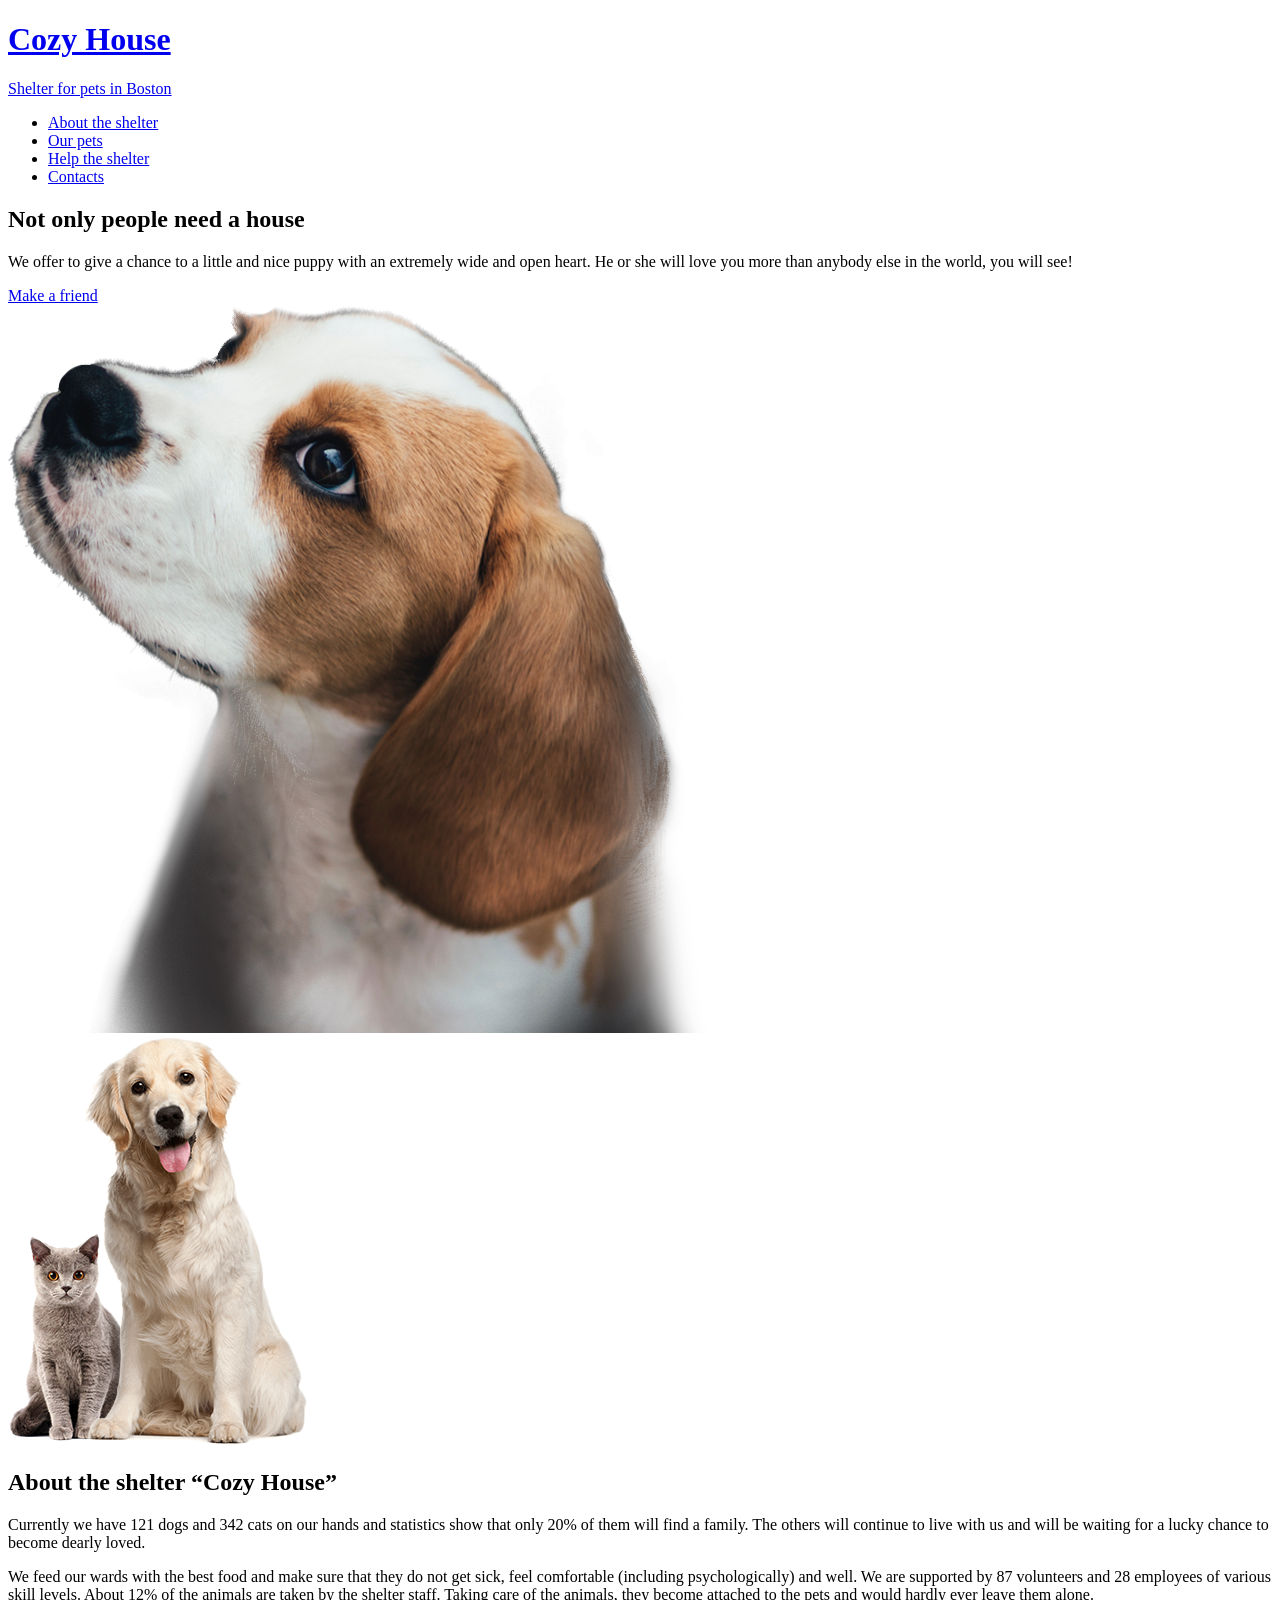
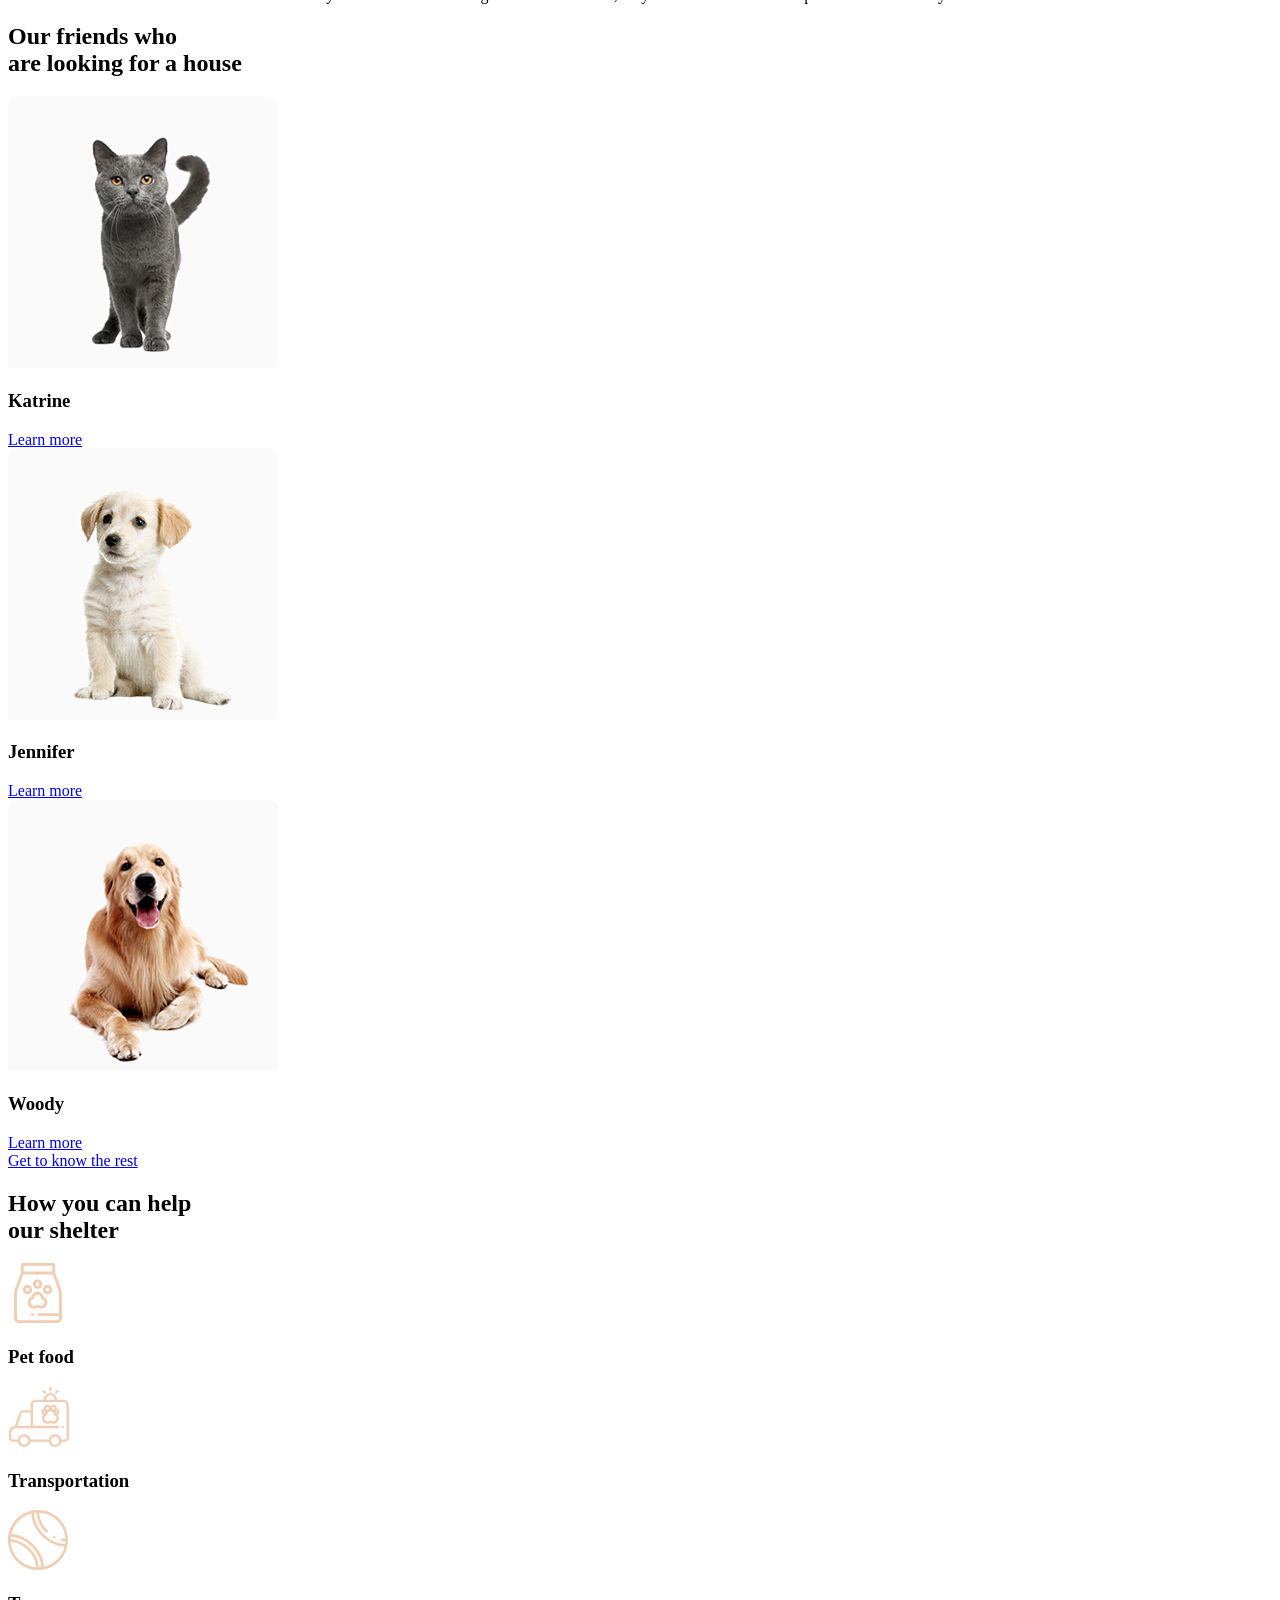
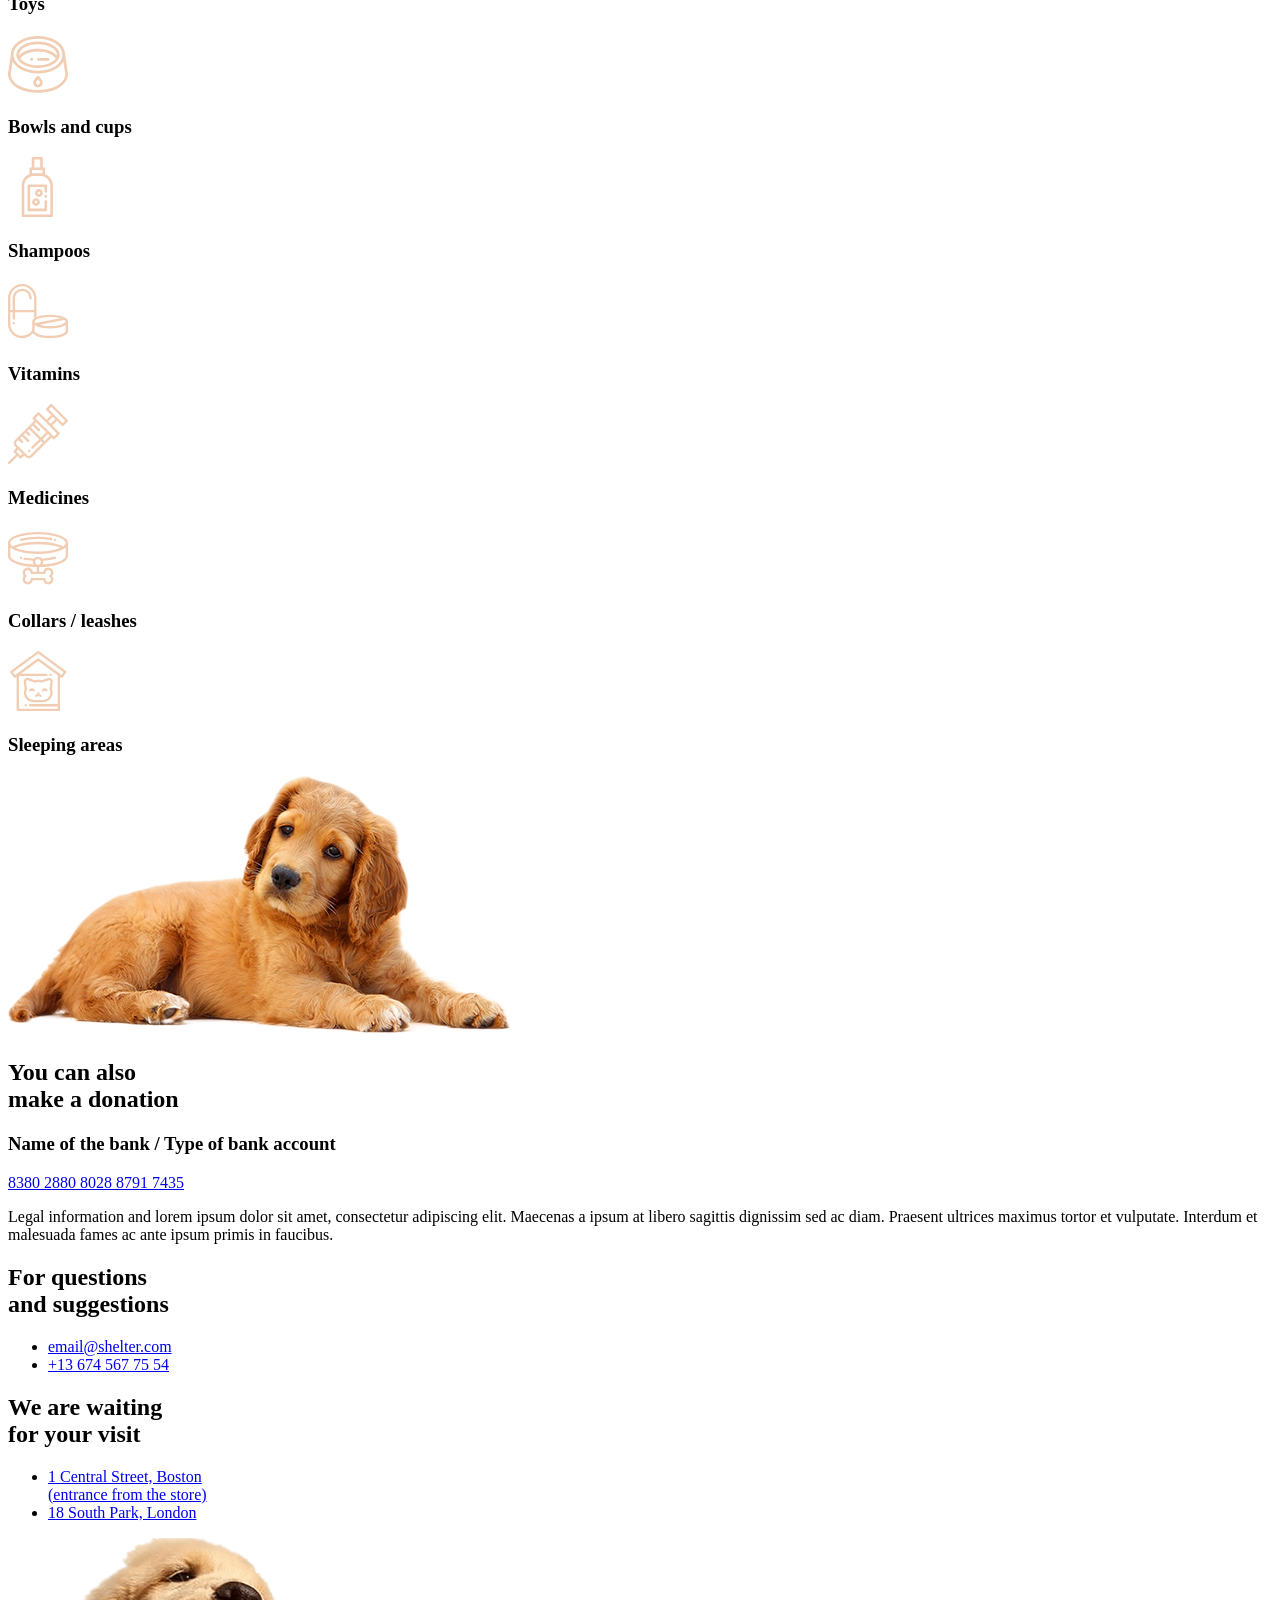
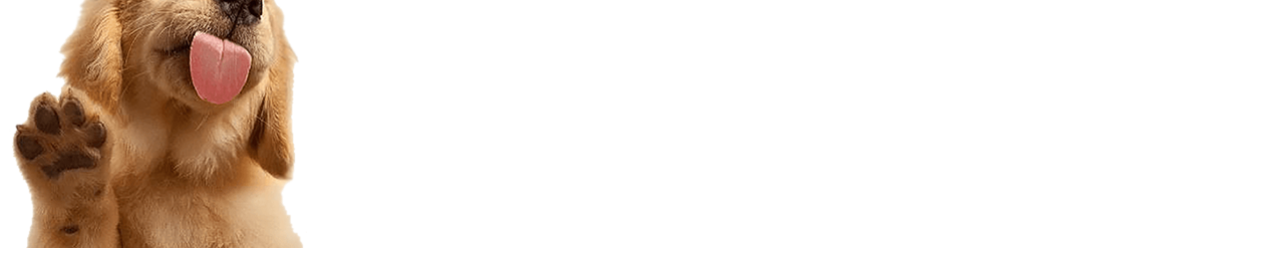
==== shelter/index.html @ a1649ddc "feat: add main page" ====
<!DOCTYPE html>
<html lang="en">
  <head>
    <meta charset="UTF-8" />
    <meta name="viewport" content="width=device-width, initial-scale=1.0" />
    <title>Cozy House</title>
    <link rel="stylesheet" href="style.css" />
    <link
      rel="apple-touch-icon"
      sizes="180x180"
      href="img/favicon/apple-touch-icon.png"
    />
    <link
      rel="icon"
      type="image/png"
      sizes="32x32"
      href="img/favicon/favicon-32x32.png"
    />
    <link
      rel="icon"
      type="image/png"
      sizes="16x16"
      href="img/favicon/favicon-16x16.png"
    />
    <link rel="manifest" href="img/favicon/site.webmanifest" />
  </head>

  <body>
    <div class="wrapper">
      <header class="header">
        <div class="header__inner">
          <a class="header__logo" href="javascript:void(0);">
            <h1>Cozy House</h1>
            <span>Shelter for pets in Boston</span>
          </a>
          <nav class="header__navifgation">
            <ul>
              <li><a class="active" href="#">About the shelter</a></li>
              <li><a href="pets.html">Our pets</a></li>
              <li><a href="#help">Help the shelter</a></li>
              <li><a href="#contacts">Contacts</a></li>
            </ul>
          </nav>
        </div>
      </header>
    </div>
    <main>
      <section id="not-only" class="not-only">
        <div class="wrapper">
          <div class="not-only__container">
            <div class="not-only__text">
              <h2>Not only people need a house</h2>
              <p>
                We offer to give a chance to a little and nice puppy with an
                extremely wide and open heart. He or she will love you more than
                anybody else in the world, you will see!
              </p>
              <div class="button-link">
                <a href="#our-friends">Make a friend</a>
              </div>
            </div>
            <div class="not-only__image">
              <img src="img/start-screen-puppy.png" alt="start screen puppy" />
            </div>
          </div>
        </div>
      </section>
      <section id="about" class="about">
        <div class="wrapper">
          <div class="about__container">
            <div class="about__image">
              <img src="img/about-pets.png" alt="about pets" />
            </div>
            <div class="about__text">
              <h2>About the shelter “Cozy House”</h2>
              <p>
                Currently we have 121 dogs and 342 cats on our hands and
                statistics show that only 20% of them will find a family. The
                others will continue to live with us and will be waiting for a
                lucky chance to become dearly loved.
              </p>
              <p>
                We feed our wards with the best food and make sure that they do
                not get sick, feel comfortable (including psychologically) and
                well. We are supported by 87 volunteers and 28 employees of
                various skill levels. About 12% of the animals are taken by the
                shelter staff. Taking care of the animals, they become attached
                to the pets and would hardly ever leave them alone.
              </p>
            </div>
          </div>
        </div>
      </section>
      <section id="our-friends" class="our-friends">
        <div class="wrapper">
          <div class="our-friends__container">
            <h2>
              Our friends who <br />
              are looking for a house
            </h2>
            <div class="our-friends__slider">
              <div class="cards">
                <div class="card__item">
                  <div class="card__image">
                    <img src="img/pets-katrine.png" alt="katrine cat" />
                  </div>
                  <div class="card__text">
                    <h3 class="title">Katrine</h3>
                    <div class="button-link">
                      <a href="#">Learn more</a>
                    </div>
                  </div>
                </div>
                <div class="card__item">
                  <div class="card__image">
                    <img src="img/pets-jennifer.png" alt="jennifer dog" />
                  </div>
                  <div class="card__text">
                    <h3 class="title">Jennifer</h3>
                    <div class="button-link">
                      <a href="#">Learn more</a>
                    </div>
                  </div>
                </div>
                <div class="card__item">
                  <div class="card__image">
                    <img src="img/pets-woody.png" alt="woody dog" />
                  </div>
                  <div class="card__text">
                    <h3 class="title">Woody</h3>
                    <div class="button-link">
                      <a href="#">Learn more</a>
                    </div>
                  </div>
                </div>
              </div>
              <div class="slider__navigation">
                <span class="prev"></span>
                <span class="next"></span>
              </div>
            </div>
            <div class="button-link">
              <a href="pets.html">Get to know the rest</a>
            </div>
          </div>
        </div>
      </section>
      <section id="help" class="help">
        <div class="wrapper">
          <h2>
            How you can help <br />
            our shelter
          </h2>
          <div class="help__container">
            <div class="help__item-top">
              <div class="help__item">
                <div class="item-icon">
                  <img src="img/icon-pet-food.svg" alt="pet food icon" />
                </div>
                <h3 class="title">Pet food</h3>
              </div>
              <div class="help__item">
                <div class="item-icon">
                  <img
                    src="img/icon-transportation.svg"
                    alt="transportation icon"
                  />
                </div>
                <h3 class="title">Transportation</h3>
              </div>
              <div class="help__item">
                <div class="item-icon">
                  <img src="img/icon-toys.svg" alt="Toys icon" />
                </div>
                <h3 class="title">Toys</h3>
              </div>
              <div class="help__item">
                <div class="item-icon">
                  <img
                    src="img/icon-bowls-and-cups.svg"
                    alt="bowls-and-cups icon"
                  />
                </div>
                <h3 class="title">Bowls and cups</h3>
              </div>
              <div class="help__item">
                <div class="item-icon">
                  <img src="img/icon-shampoos.svg" alt="shampoos icon" />
                </div>
                <h3 class="title">Shampoos</h3>
              </div>
            </div>
            <div class="help__item-bottom">
              <div class="help__item">
                <div class="item-icon">
                  <img src="img/icon-vitamins.svg" alt="vitamins icon" />
                </div>
                <h3 class="title">Vitamins</h3>
              </div>
              <div class="help__item">
                <div class="item-icon">
                  <img src="img/icon-medicines.svg" alt="medicines icon" />
                </div>
                <h3 class="title">Medicines</h3>
              </div>
              <div class="help__item">
                <div class="item-icon">
                  <img
                    src="img/icon-collars-leashes.svg"
                    alt="collars or leashes icon"
                  />
                </div>
                <h3 class="title">Collars / leashes</h3>
              </div>
              <div class="help__item">
                <div class="item-icon">
                  <img
                    src="img/icon-sleeping-area.svg"
                    alt="sleeping areas icon"
                  />
                </div>
                <h3 class="title">Sleeping areas</h3>
              </div>
            </div>
          </div>
        </div>
      </section>
      <section id="in-addition" class="in-addition">
        <div class="wrapper">
          <div class="in-addition__container">
            <div class="in-addition__image">
              <img src="img/donation-dog.png" alt="dog" />
            </div>
            <div class="in-addition__text">
              <h2>
                You can also <br />
                make a donation
              </h2>
              <h3>Name of the bank / Type of bank account</h3>
              <div class="in-addition__bank-link">
                <a href="javascript:void(0);"
                  ><span>8380 2880 8028 8791 7435</span></a
                >
              </div>
              <p>
                Legal information and lorem ipsum dolor sit amet, consectetur
                adipiscing elit. Maecenas a ipsum at libero sagittis dignissim
                sed ac diam. Praesent ultrices maximus tortor et vulputate.
                Interdum et malesuada fames ac ante ipsum primis in faucibus.
              </p>
            </div>
          </div>
        </div>
      </section>
    </main>
    <footer id="contacts" class="footer">
      <div class="wrapper">
        <div class="footer__container">
          <div class="footer__item">
            <h2>
              For questions <br />
              and suggestions
            </h2>
            <ul>
              <li class="mail-icon">
                <a href="mailto:email@shelter.com">email@shelter.com</a>
              </li>
              <li class="phone-icon">
                <a href="tel:136745677554">+13 674 567 75 54</a>
              </li>
            </ul>
          </div>
          <div class="footer__item">
            <h2>
              We are waiting <br />
              for your visit
            </h2>
            <ul>
              <li class="map-icon">
                <a
                  href="https://maps.app.goo.gl/NiUNjoGrNRVN9tv8A"
                  target="_blank"
                  >1 Central Street, Boston <br />
                  (entrance from the store)</a
                >
              </li>
              <li class="map-icon">
                <a
                  href="https://maps.app.goo.gl/2SL6hQwHL4M7DyDe8"
                  target="_blank"
                  >18 South Park, London
                </a>
              </li>
            </ul>
          </div>
          <div class="footer__image">
            <img src="img/footer-puppy.png" alt="puppy" />
          </div>
        </div>
      </div>
    </footer>
    <script src="main.js"></script>
  </body>
</html>
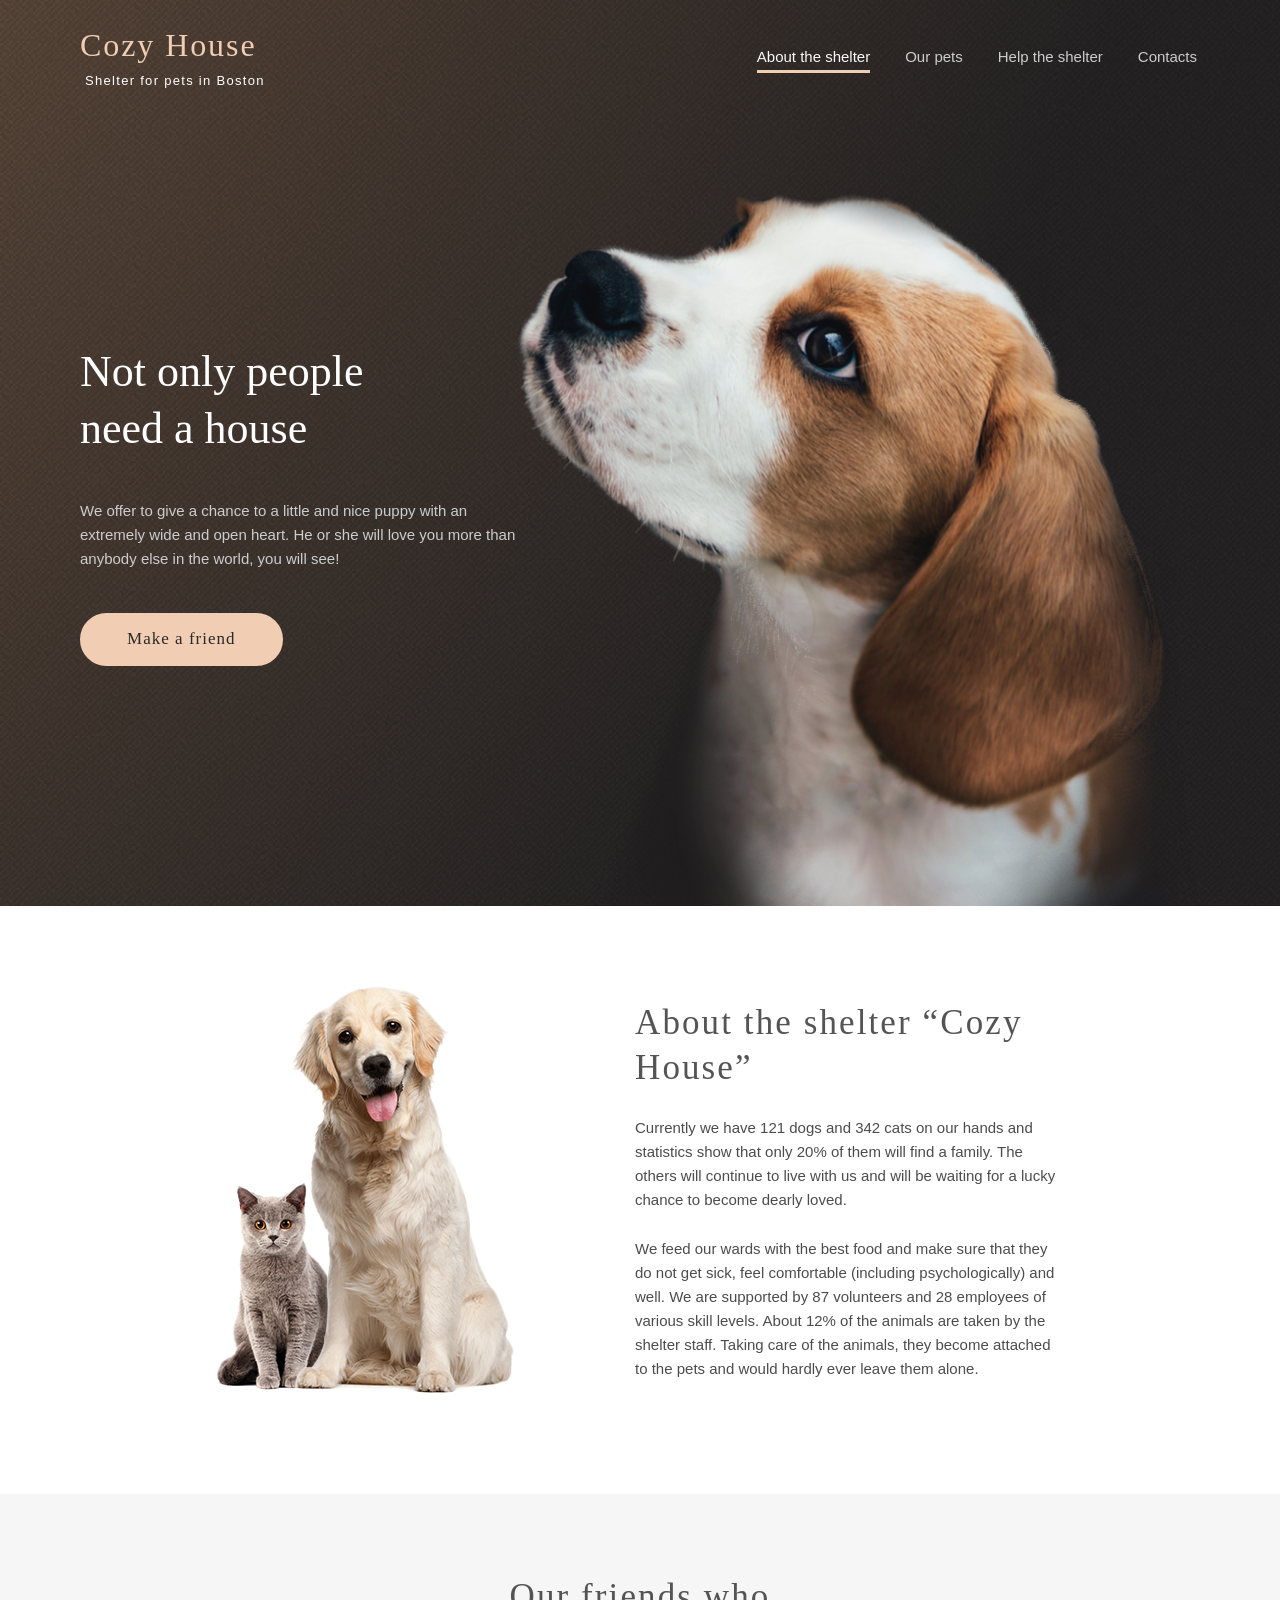
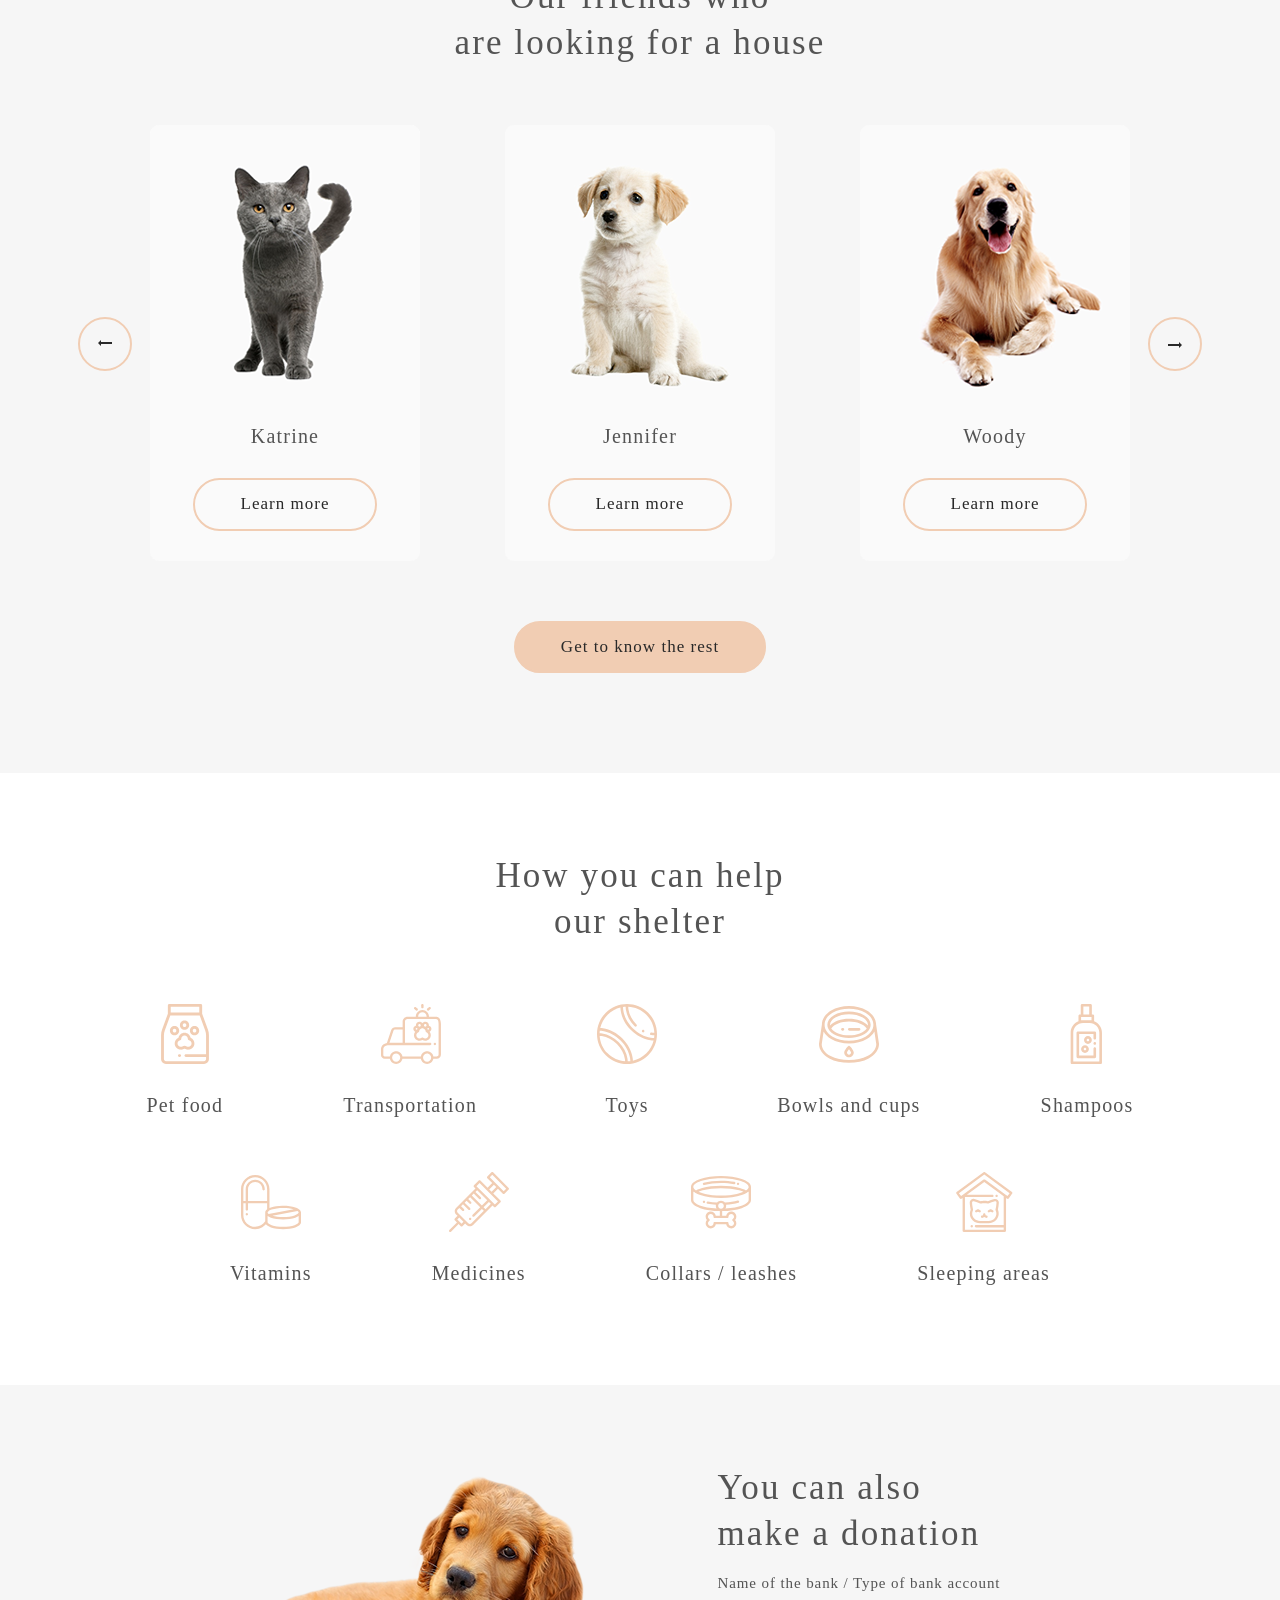
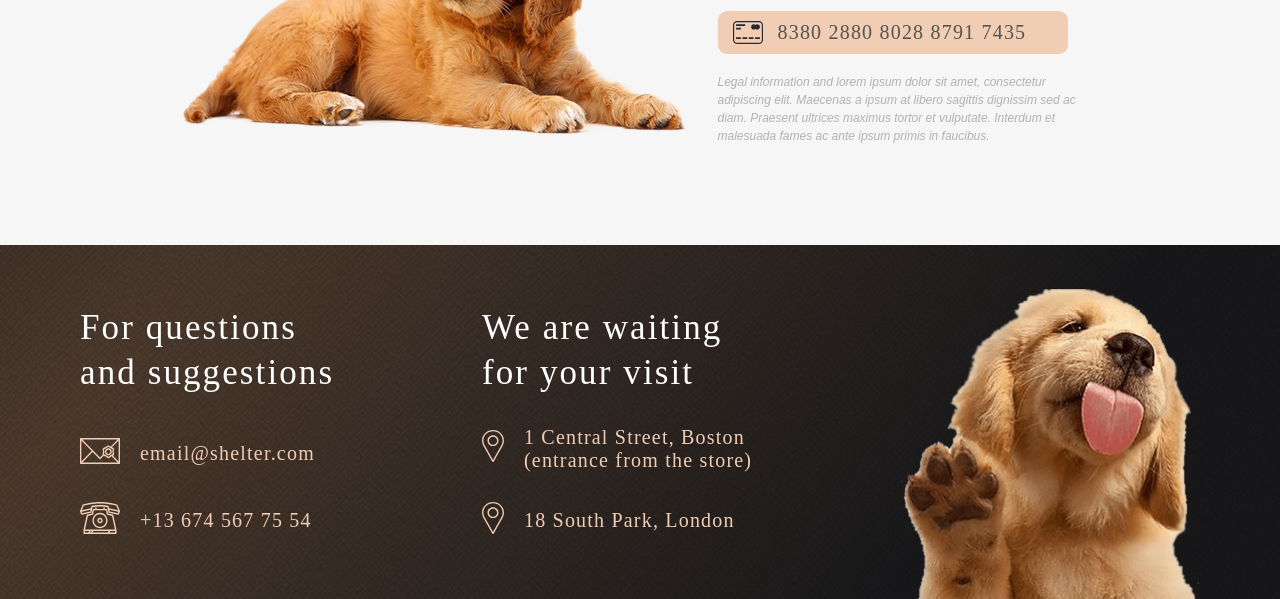
==== commit 5d8f499c: "fix: change layout for validator" ====
--- a/shelter/index.html
+++ b/shelter/index.html
@@ -1,28 +1,28 @@
 <!DOCTYPE html>
 <html lang="en">
   <head>
-    <meta charset="UTF-8" />
-    <meta name="viewport" content="width=device-width, initial-scale=1.0" />
+    <meta charset="UTF-8" >
+    <meta name="viewport" content="width=device-width, initial-scale=1.0" >
     <title>Cozy House</title>
-    <link rel="stylesheet" href="style.css" />
+    <link rel="stylesheet" href="style.css">
     <link
       rel="apple-touch-icon"
       sizes="180x180"
       href="img/favicon/apple-touch-icon.png"
-    />
+    >
     <link
       rel="icon"
       type="image/png"
       sizes="32x32"
       href="img/favicon/favicon-32x32.png"
-    />
+    >
     <link
       rel="icon"
       type="image/png"
       sizes="16x16"
       href="img/favicon/favicon-16x16.png"
-    />
-    <link rel="manifest" href="img/favicon/site.webmanifest" />
+    >
+    <link rel="manifest" href="img/favicon/site.webmanifest" >
   </head>
 
   <body>
@@ -60,7 +60,7 @@
               </div>
             </div>
             <div class="not-only__image">
-              <img src="img/start-screen-puppy.png" alt="start screen puppy" />
+              <img src="img/start-screen-puppy.png" alt="start screen puppy">
             </div>
           </div>
         </div>
@@ -69,7 +69,7 @@
         <div class="wrapper">
           <div class="about__container">
             <div class="about__image">
-              <img src="img/about-pets.png" alt="about pets" />
+              <img src="img/about-pets.png" alt="about pets">
             </div>
             <div class="about__text">
               <h2>About the shelter “Cozy House”</h2>
@@ -95,14 +95,14 @@
         <div class="wrapper">
           <div class="our-friends__container">
             <h2>
-              Our friends who <br />
+              Our friends who <br>
               are looking for a house
             </h2>
             <div class="our-friends__slider">
               <div class="cards">
                 <div class="card__item">
                   <div class="card__image">
-                    <img src="img/pets-katrine.png" alt="katrine cat" />
+                    <img src="img/pets-katrine.png" alt="katrine cat" >
                   </div>
                   <div class="card__text">
                     <h3 class="title">Katrine</h3>
@@ -113,7 +113,7 @@
                 </div>
                 <div class="card__item">
                   <div class="card__image">
-                    <img src="img/pets-jennifer.png" alt="jennifer dog" />
+                    <img src="img/pets-jennifer.png" alt="jennifer dog">
                   </div>
                   <div class="card__text">
                     <h3 class="title">Jennifer</h3>
@@ -124,7 +124,7 @@
                 </div>
                 <div class="card__item">
                   <div class="card__image">
-                    <img src="img/pets-woody.png" alt="woody dog" />
+                    <img src="img/pets-woody.png" alt="woody dog" >
                   </div>
                   <div class="card__text">
                     <h3 class="title">Woody</h3>
@@ -148,14 +148,14 @@
       <section id="help" class="help">
         <div class="wrapper">
           <h2>
-            How you can help <br />
+            How you can help <br>
             our shelter
           </h2>
           <div class="help__container">
             <div class="help__item-top">
               <div class="help__item">
                 <div class="item-icon">
-                  <img src="img/icon-pet-food.svg" alt="pet food icon" />
+                  <img src="img/icon-pet-food.svg" alt="pet food icon">
                 </div>
                 <h3 class="title">Pet food</h3>
               </div>
@@ -164,13 +164,13 @@
                   <img
                     src="img/icon-transportation.svg"
                     alt="transportation icon"
-                  />
+                  >
                 </div>
                 <h3 class="title">Transportation</h3>
               </div>
               <div class="help__item">
                 <div class="item-icon">
-                  <img src="img/icon-toys.svg" alt="Toys icon" />
+                  <img src="img/icon-toys.svg" alt="Toys icon">
                 </div>
                 <h3 class="title">Toys</h3>
               </div>
@@ -179,13 +179,13 @@
                   <img
                     src="img/icon-bowls-and-cups.svg"
                     alt="bowls-and-cups icon"
-                  />
+                  >
                 </div>
                 <h3 class="title">Bowls and cups</h3>
               </div>
               <div class="help__item">
                 <div class="item-icon">
-                  <img src="img/icon-shampoos.svg" alt="shampoos icon" />
+                  <img src="img/icon-shampoos.svg" alt="shampoos icon" >
                 </div>
                 <h3 class="title">Shampoos</h3>
               </div>
@@ -193,13 +193,13 @@
             <div class="help__item-bottom">
               <div class="help__item">
                 <div class="item-icon">
-                  <img src="img/icon-vitamins.svg" alt="vitamins icon" />
+                  <img src="img/icon-vitamins.svg" alt="vitamins icon">
                 </div>
                 <h3 class="title">Vitamins</h3>
               </div>
               <div class="help__item">
                 <div class="item-icon">
-                  <img src="img/icon-medicines.svg" alt="medicines icon" />
+                  <img src="img/icon-medicines.svg" alt="medicines icon">
                 </div>
                 <h3 class="title">Medicines</h3>
               </div>
@@ -208,7 +208,7 @@
                   <img
                     src="img/icon-collars-leashes.svg"
                     alt="collars or leashes icon"
-                  />
+                  >
                 </div>
                 <h3 class="title">Collars / leashes</h3>
               </div>
@@ -217,7 +217,7 @@
                   <img
                     src="img/icon-sleeping-area.svg"
                     alt="sleeping areas icon"
-                  />
+                  >
                 </div>
                 <h3 class="title">Sleeping areas</h3>
               </div>
@@ -229,11 +229,11 @@
         <div class="wrapper">
           <div class="in-addition__container">
             <div class="in-addition__image">
-              <img src="img/donation-dog.png" alt="dog" />
+              <img src="img/donation-dog.png" alt="dog" >
             </div>
             <div class="in-addition__text">
               <h2>
-                You can also <br />
+                You can also <br>
                 make a donation
               </h2>
               <h3>Name of the bank / Type of bank account</h3>
@@ -258,7 +258,7 @@
         <div class="footer__container">
           <div class="footer__item">
             <h2>
-              For questions <br />
+              For questions <br>
               and suggestions
             </h2>
             <ul>
@@ -272,7 +272,7 @@
           </div>
           <div class="footer__item">
             <h2>
-              We are waiting <br />
+              We are waiting <br>
               for your visit
             </h2>
             <ul>
@@ -280,7 +280,7 @@
                 <a
                   href="https://maps.app.goo.gl/NiUNjoGrNRVN9tv8A"
                   target="_blank"
-                  >1 Central Street, Boston <br />
+                  >1 Central Street, Boston <br>
                   (entrance from the store)</a
                 >
               </li>
@@ -294,7 +294,7 @@
             </ul>
           </div>
           <div class="footer__image">
-            <img src="img/footer-puppy.png" alt="puppy" />
+            <img src="img/footer-puppy.png" alt="puppy">
           </div>
         </div>
       </div>
--- a/shelter/style.css
+++ b/shelter/style.css
@@ -0,0 +1,605 @@
+@font-face {
+  font-family: Georgia, serif;
+  src: url(fonts/georgia_bolditalic.ttf);
+  font-weight: bold;
+}
+
+@font-face {
+  font-family: Georgia, serif;
+  src: url(fonts/georgia.ttf);
+  font-weight: normal;
+}
+
+:root {
+  --primary-color: #f1cdb3;
+  --white-color: #ffffff;
+}
+
+html {
+  scroll-behavior: smooth;
+}
+
+body,
+h1,
+h2,
+h3,
+h4,
+ul,
+li,
+a,
+p {
+  margin: 0;
+  padding: 0;
+}
+
+body {
+  font-family: Arial, serif;
+  font-style: normal;
+  box-sizing: border-box;
+}
+
+ul li {
+  list-style-type: none;
+}
+
+img {
+  max-width: 100%;
+  display: flex;
+}
+
+.wrapper {
+  max-width: 1280px;
+  margin: 0 auto;
+  padding: 0 40px;
+}
+
+h1 {
+  font-family: Georgia, serif;
+  font-weight: 400;
+  font-size: 32px;
+  line-height: 1.1;
+  letter-spacing: 0.06em;
+  text-align: left;
+  color: var(--primary-color);
+}
+
+h2 {
+  font-family: Georgia, serif;
+  font-weight: 400;
+  font-size: 35px;
+  line-height: 1.3;
+  letter-spacing: 0.06em;
+  color: #545454;
+}
+
+h3 {
+  font-family: Georgia, serif;
+  font-weight: 400;
+  font-size: 15px;
+  line-height: 1.1;
+  letter-spacing: 0.06em;
+  color: #545454;
+}
+
+p {
+  font-size: 15px;
+  font-style: normal;
+  font-weight: 400;
+  line-height: 1.6;
+  color: #4c4c4c;
+}
+
+a {
+  text-decoration: none;
+  font-weight: 400;
+  font-size: 17px;
+  line-height: 1.3;
+  letter-spacing: 0.06em;
+  color: #292929;
+  transition: 0.3s;
+}
+
+.button-link {
+  display: flex;
+  align-items: center;
+}
+
+.button-link a {
+  font-family: Georgia, serif;
+  padding: 15px 45px;
+  background-color: #f1cdb3;
+  border: 2px solid #f1cdb3;
+  border-radius: 100px;
+  line-height: 1.1;
+}
+
+.button-link a:hover,
+.card__item:hover .button-link a {
+  background-color: #fddcc4;
+  border-color: #fddcc4;
+}
+
+section:not(.not-only) {
+  padding-top: 80px;
+  padding-bottom: 100px;
+}
+section:not(.not-only):nth-of-type(2n + 1) {
+  background-color: #f6f6f6;
+}
+
+/* header */
+
+.header {
+  position: relative;
+}
+
+.header__inner {
+  display: flex;
+  justify-content: space-between;
+  align-items: center;
+  position: absolute;
+  padding: 28px 40px;
+  width: 100%;
+}
+
+.header__logo h1,
+.header__logo span {
+  transition: 0.3s;
+}
+
+.header__logo:hover h1,
+.header__logo:hover span,
+.pets .header__logo:hover h1,
+.pets .header__logo:hover span {
+  transform: scale(1.01);
+}
+
+.header__logo span {
+  font-size: 13px;
+  line-height: 15px;
+  letter-spacing: 0.1em;
+  text-align: left;
+  color: var(--white-color);
+  padding-top: 10px;
+  display: inline-block;
+  padding-left: 5px;
+}
+
+.header__navifgation {
+  padding-right: 83px;
+  padding-bottom: 5px;
+}
+
+.header__navifgation ul {
+  display: flex;
+  justify-content: space-between;
+  align-items: center;
+  gap: 35px;
+}
+
+.header__navifgation ul li a {
+  font-size: 15px;
+  line-height: 1.6;
+  text-align: left;
+  color: #cdcdcd;
+  letter-spacing: 0;
+}
+
+.header__navifgation ul li a.active {
+  color: #fafafa;
+  padding-bottom: 5px;
+  border-bottom: 3px solid var(--primary-color);
+  cursor: default;
+}
+
+.header__navifgation ul li a:hover {
+  color: #fafafa;
+}
+
+/* not-only section */
+
+.not-only {
+  background: url(img/start-screen-gradient-background.png) no-repeat center;
+  background-size: cover;
+}
+
+.not-only__container {
+  display: flex;
+  justify-content: space-between;
+}
+
+.not-only__text {
+  display: flex;
+  flex-direction: column;
+  gap: 42px;
+  align-items: stretch;
+  padding-top: 343px;
+  padding-bottom: 240px;
+  padding-left: 40px;
+  width: 37%;
+}
+
+.not-only__image {
+  display: flex;
+  align-items: flex-end;
+  padding-right: 40px;
+}
+
+.not-only h2 {
+  font-size: 44px;
+  color: var(--white-color);
+  letter-spacing: 0;
+  width: 80%;
+}
+
+.not-only p {
+  color: #cdcdcd;
+}
+
+/* about section */
+
+.about h2 {
+  max-width: 400px;
+}
+
+.about__container {
+  display: flex;
+  align-items: center;
+  justify-content: center;
+  gap: 120px;
+}
+
+.about__text {
+  display: flex;
+  flex-direction: column;
+  gap: 25px;
+  max-width: 430px;
+}
+
+/* our-friends section */
+
+.our-friends h2 {
+  text-align: center;
+}
+
+.our-friends__container {
+  display: flex;
+  flex-direction: column;
+  justify-content: space-between;
+  align-items: center;
+  gap: 60px;
+}
+
+.our-friends__slider {
+  width: 100%;
+  position: relative;
+}
+
+.cards {
+  display: flex;
+  justify-content: center;
+  align-items: stretch;
+  gap: 85px;
+}
+
+.card__item {
+  display: flex;
+  flex-direction: column;
+  align-items: center;
+  justify-content: space-between;
+  gap: 30px;
+  background-color: #fafafa;
+  border-radius: 9px;
+  transition: 0.3s;
+  overflow: hidden;
+}
+
+.card__item:hover {
+  cursor: pointer;
+  box-shadow: 4px 6px 8px 0px rgba(34, 60, 80, 0.3);
+}
+
+.card__item:hover img {
+  transform: scale(1.03);
+}
+
+.card__image img {
+  transition: 0.3s;
+  object-fit: cover;
+  width: 100%;
+}
+
+.card__item a {
+  background-color: transparent;
+}
+
+h3.title {
+  font-size: 20px;
+  line-height: 1.15;
+  text-align: center;
+}
+
+.card__text {
+  display: flex;
+  flex-direction: column;
+  gap: 30px;
+  padding: 0 42px 30px;
+}
+
+.slider__navigation {
+  position: absolute;
+  top: 44%;
+  width: 100%;
+}
+
+.slider__navigation span {
+  display: block;
+  width: 52px;
+  height: 52px;
+  border: 2px solid #f1cdb3;
+  border-radius: 100px;
+  cursor: pointer;
+  transition: 0.3s;
+}
+
+.slider__navigation span:after {
+  content: url(img/arrow.svg);
+  display: flex;
+  justify-content: center;
+  align-items: stretch;
+  font-size: 32px;
+  width: 50px;
+  height: 50px;
+}
+
+.slider__navigation .prev {
+  position: absolute;
+  left: 38px;
+}
+
+.slider__navigation .next {
+  position: absolute;
+  right: 38px;
+}
+.card__pagination {
+  display: flex;
+  gap: 18px;
+  font-family: Georgia, serif;
+  font-size: 20px;
+  line-height: 1.15;
+  color: #292929;
+}
+
+.slider__navigation span,
+.card__pagination li {
+  display: flex;
+  align-items: center;
+  justify-content: center;
+  width: 50px;
+  height: 50px;
+  border: 2px solid #f1cdb3;
+  border-radius: 100px;
+  cursor: pointer;
+  transition: 0.3s;
+}
+
+.card__pagination li.active {
+  background-color: var(--primary-color);
+}
+
+.card__pagination li.disabled {
+  cursor: default;
+  border-color: #cdcdcd;
+  color: #cdcdcd;
+}
+
+.slider__navigation span:hover,
+.card__pagination li:not(.disabled):hover {
+  background-color: #fddcc4;
+  border-color: #fddcc4;
+}
+
+.slider__navigation .prev::after {
+  transform: rotate(180deg);
+}
+
+/* help section */
+
+.help h2 {
+  text-align: center;
+}
+
+.help__container {
+  display: flex;
+  /* display: grid;
+    grid-template-columns: repeat(5, 1fr); */
+  /* column-gap: 70px; */
+  row-gap: 55px;
+  flex-wrap: wrap;
+  justify-content: center;
+  padding-top: 60px;
+}
+
+.help__item-top,
+.help__item-bottom {
+  display: flex;
+  gap: 120px;
+}
+
+.help__item {
+  display: flex;
+  flex-direction: column;
+  align-items: center;
+  gap: 30px;
+  /* flex-basis: 166px; */
+}
+
+/* in-addition section */
+
+.in-addition__container {
+  display: flex;
+  align-items: center;
+  justify-content: center;
+  gap: 30px;
+}
+
+.in-addition__text {
+  display: flex;
+  flex-direction: column;
+  gap: 19px;
+  max-width: 380px;
+}
+
+.in-addition__bank-link {
+  max-width: 350px;
+}
+
+.in-addition__bank-link a {
+  display: flex;
+  gap: 15px;
+  align-items: center;
+  padding: 10px 15px;
+  background-color: #f1cdb3;
+  border-radius: 9px;
+}
+
+.in-addition__bank-link a:before {
+  content: url(img/credit-card.svg);
+  height: 23px;
+}
+
+.in-addition__bank-link a:hover {
+  background-color: #fddcc4;
+}
+
+.in-addition__bank-link a span {
+  font-family: Georgia;
+  font-weight: 400;
+  font-size: 20px;
+  line-height: 1.15;
+  letter-spacing: 0.06em;
+  color: #545454;
+}
+
+.in-addition p {
+  font-style: italic;
+  font-weight: 400;
+  font-size: 12px;
+  line-height: 18px;
+  color: #b2b2b2;
+}
+
+/* footer */
+
+.footer {
+  background: url(img/footer-gradient-background.png) no-repeat center;
+  background-size: cover;
+}
+
+.footer h2 {
+  color: #ffffff;
+}
+
+.footer__container {
+  display: flex;
+  justify-content: space-between;
+  align-items: stretch;
+  flex-wrap: wrap;
+  padding: 0 40px;
+}
+
+.footer__item {
+  display: flex;
+  flex-direction: column;
+  justify-content: space-between;
+  gap: 30px;
+  padding: 60px 0;
+}
+
+.footer__item ul {
+  display: flex;
+  flex-direction: column;
+  justify-content: space-between;
+  gap: 30px;
+}
+
+.footer__item ul li a {
+  font-family: Georgia;
+  font-weight: 400;
+  font-size: 20px;
+  line-height: 1.15;
+  letter-spacing: 0.06em;
+  color: #f1cdb3;
+
+  display: flex;
+  align-items: center;
+  gap: 20px;
+}
+
+.footer__item ul li a:hover {
+  color: #fddcc4;
+}
+
+.footer__item ul li a:hover:before {
+  transform: scale(1.06);
+}
+
+.mail-icon a:before {
+  content: url(img/icon-email.svg);
+  transition: 0.3s;
+}
+.phone-icon a:before {
+  content: url(img/icon-phone.svg);
+  transition: 0.3s;
+}
+.map-icon a:before {
+  content: url(img/icon-marker.svg);
+  transition: 0.3s;
+}
+
+.footer__image {
+  display: flex;
+  align-items: flex-end;
+}
+
+/* PETS PAGE */
+
+.header.pets,
+.pets .header__inner {
+  position: static;
+}
+
+.pets .header__logo h1 {
+  color: #545454;
+}
+
+.pets .header__logo span {
+  color: #292929;
+}
+
+.pets .header__navifgation ul li a {
+  color: #545454;
+}
+
+.pets .header__navifgation ul li a.active {
+  color: #292929;
+}
+
+.pets .header__navifgation ul li a:hover {
+  color: #292929;
+}
+
+.pets .cards {
+  display: grid;
+  grid-template-columns: repeat(4, 1fr);
+  justify-content: center;
+  align-items: stretch;
+  column-gap: 40px;
+  row-gap: 32px;
+  padding: 0 40px;
+}
+
+.pets .card__text {
+  padding: 0 0 30px;
+  gap: 27px;
+}
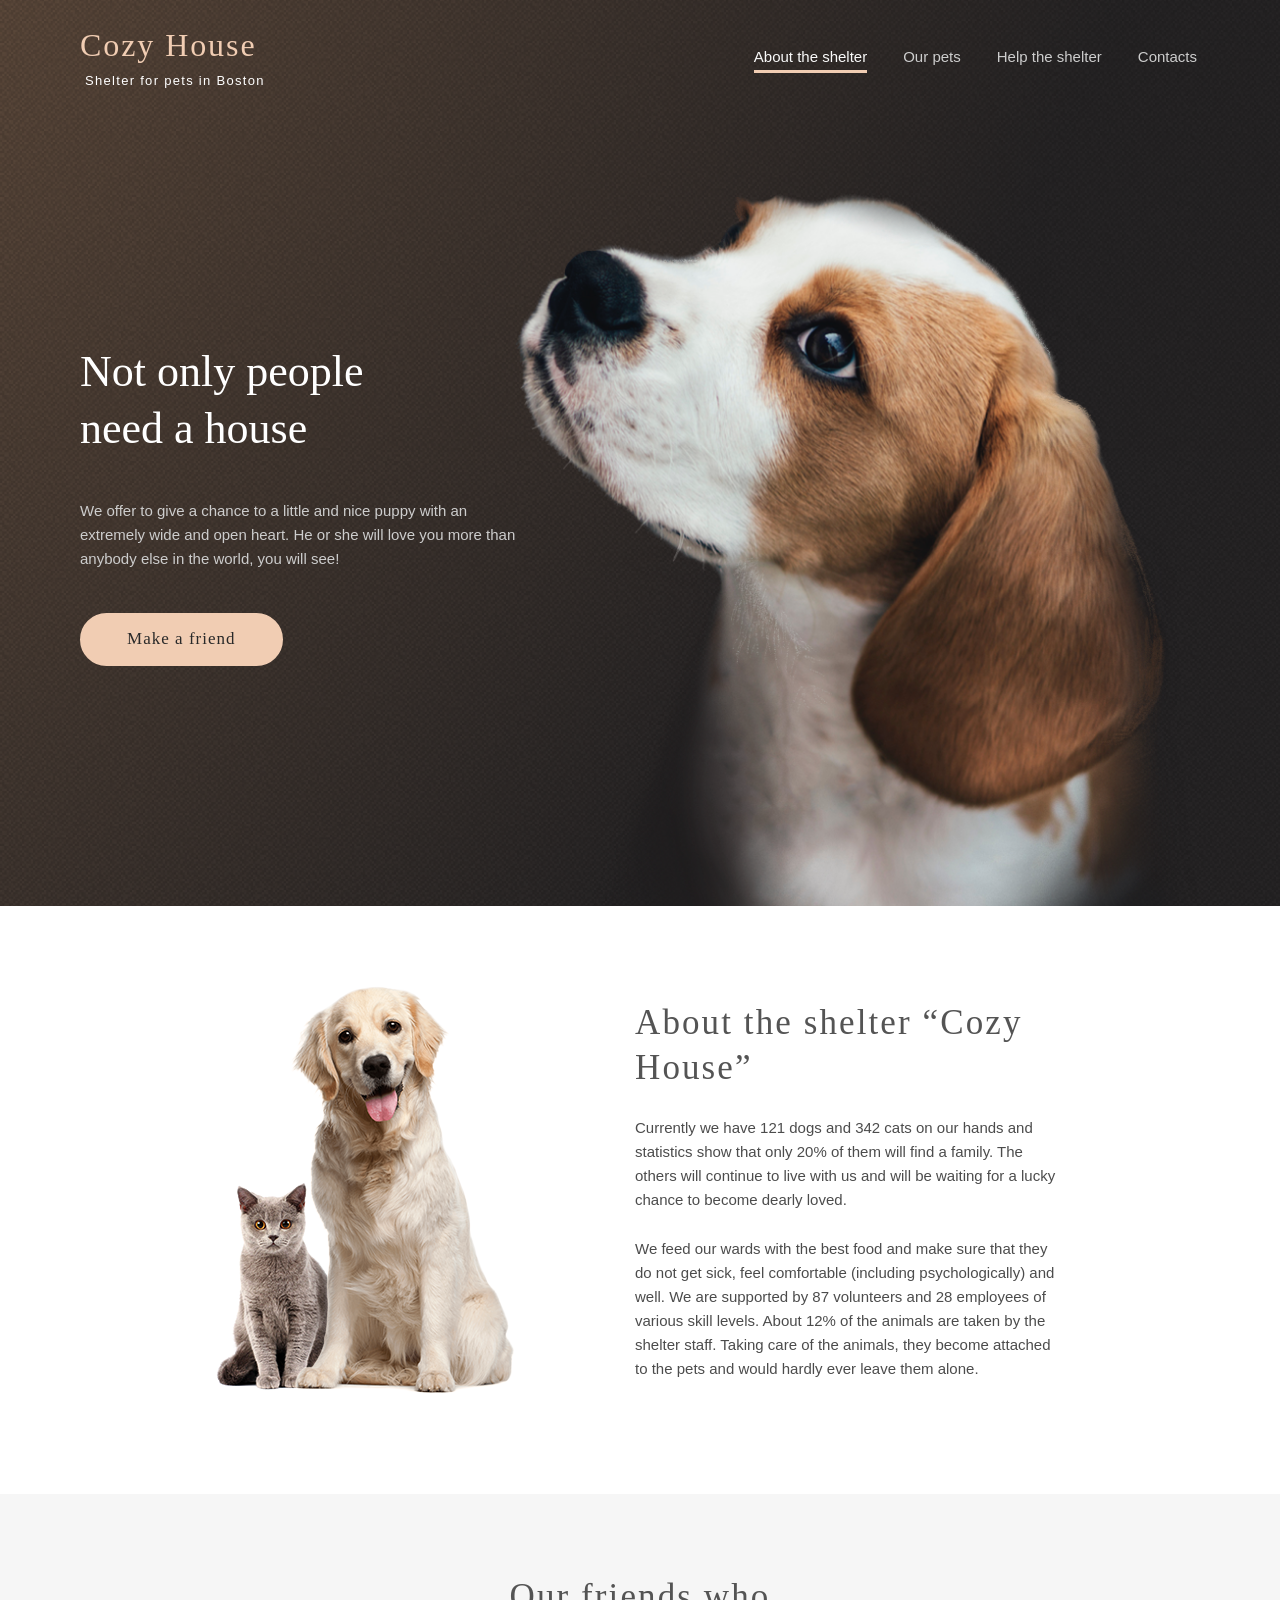
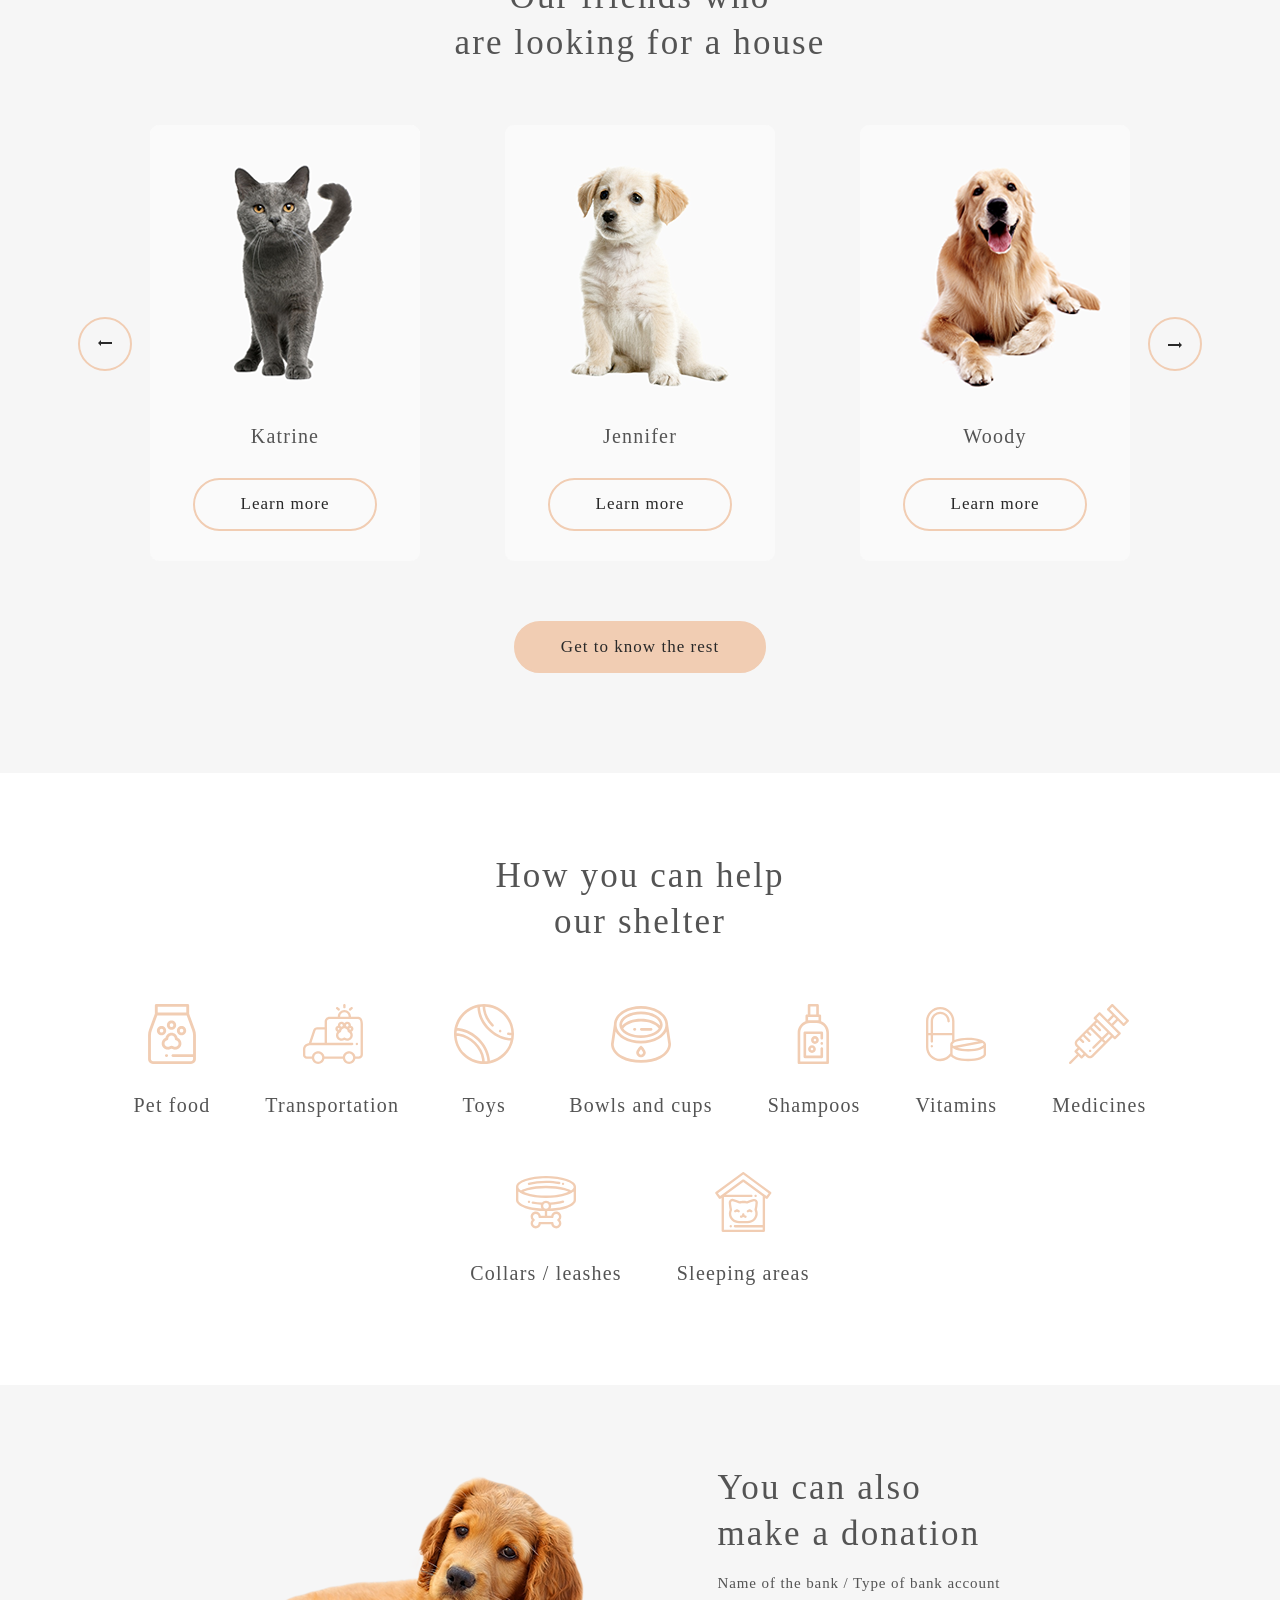
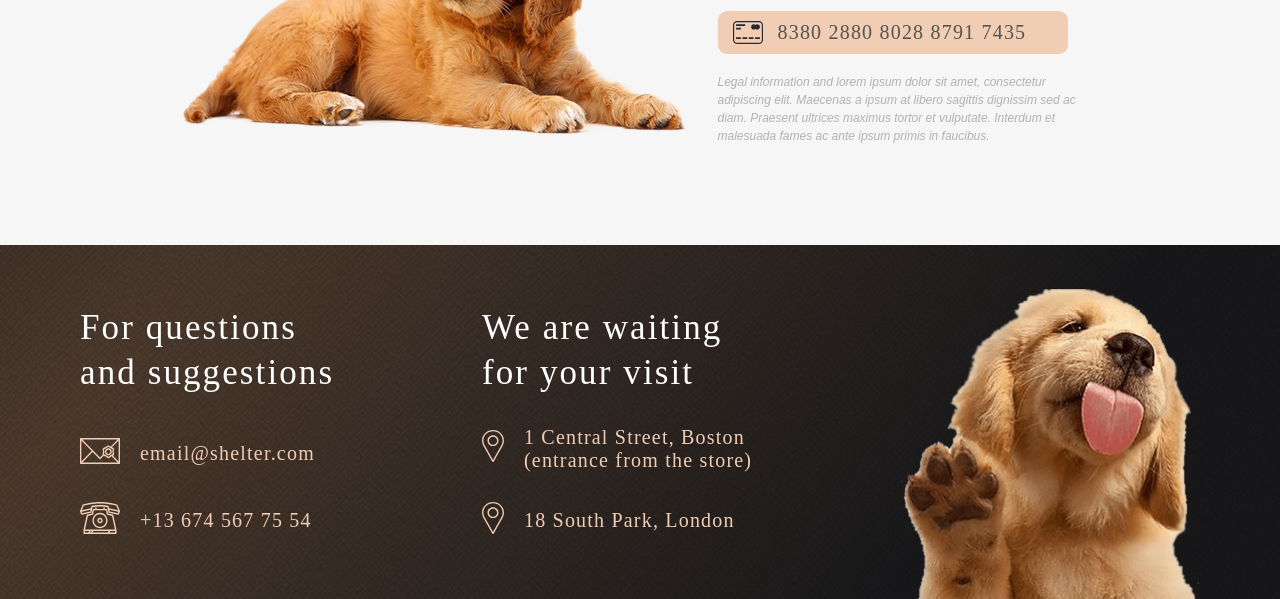
==== commit f5bd818b: "feat: add MQ 768px for main page" ====
--- a/shelter/index.html
+++ b/shelter/index.html
@@ -152,7 +152,7 @@
             our shelter
           </h2>
           <div class="help__container">
-            <div class="help__item-top">
+            
               <div class="help__item">
                 <div class="item-icon">
                   <img src="img/icon-pet-food.svg" alt="pet food icon">
@@ -189,9 +189,7 @@
                 </div>
                 <h3 class="title">Shampoos</h3>
               </div>
-            </div>
-            <div class="help__item-bottom">
-              <div class="help__item">
+                <div class="help__item">
                 <div class="item-icon">
                   <img src="img/icon-vitamins.svg" alt="vitamins icon">
                 </div>
@@ -220,8 +218,7 @@
                   >
                 </div>
                 <h3 class="title">Sleeping areas</h3>
-              </div>
-            </div>
+              </div>           
           </div>
         </div>
       </section>
@@ -299,6 +296,6 @@
         </div>
       </div>
     </footer>
-    <script src="main.js"></script>
+    <script src="index.js"></script>
   </body>
 </html>
--- a/shelter/style.css
+++ b/shelter/style.css
@@ -1,22 +1,11 @@
-@font-face {
-  font-family: Georgia, serif;
-  src: url(fonts/georgia_bolditalic.ttf);
-  font-weight: bold;
-}
-
-@font-face {
-  font-family: Georgia, serif;
-  src: url(fonts/georgia.ttf);
-  font-weight: normal;
-}
-
 :root {
   --primary-color: #f1cdb3;
   --white-color: #ffffff;
 }
 
-html {
+* {
   scroll-behavior: smooth;
+  transition: all 0.3s ease;
 }
 
 body,
@@ -96,7 +85,6 @@
   line-height: 1.3;
   letter-spacing: 0.06em;
   color: #292929;
-  transition: 0.3s;
 }
 
 .button-link {
@@ -140,11 +128,6 @@
   position: absolute;
   padding: 28px 40px;
   width: 100%;
-}
-
-.header__logo h1,
-.header__logo span {
-  transition: 0.3s;
 }
 
 .header__logo:hover h1,
@@ -174,7 +157,7 @@
   display: flex;
   justify-content: space-between;
   align-items: center;
-  gap: 35px;
+  gap: 36px;
 }
 
 .header__navifgation ul li a {
@@ -290,7 +273,6 @@
   gap: 30px;
   background-color: #fafafa;
   border-radius: 9px;
-  transition: 0.3s;
   overflow: hidden;
 }
 
@@ -304,7 +286,6 @@
 }
 
 .card__image img {
-  transition: 0.3s;
   object-fit: cover;
   width: 100%;
 }
@@ -339,7 +320,6 @@
   border: 2px solid #f1cdb3;
   border-radius: 100px;
   cursor: pointer;
-  transition: 0.3s;
 }
 
 .slider__navigation span:after {
@@ -380,7 +360,6 @@
   border: 2px solid #f1cdb3;
   border-radius: 100px;
   cursor: pointer;
-  transition: 0.3s;
 }
 
 .card__pagination li.active {
@@ -411,10 +390,7 @@
 
 .help__container {
   display: flex;
-  /* display: grid;
-    grid-template-columns: repeat(5, 1fr); */
-  /* column-gap: 70px; */
-  row-gap: 55px;
+  gap: 55px;
   flex-wrap: wrap;
   justify-content: center;
   padding-top: 60px;
@@ -603,3 +579,124 @@
   padding: 0 0 30px;
   gap: 27px;
 }
+
+/* MQ */
+
+@media (max-width: 1182px) {
+  .wrapper {
+    padding: 0 30px;
+  }
+  .header__inner {
+  padding: 30px 0;
+}
+
+.header__navifgation {
+  padding-right: 0;
+}
+
+.not-only__container {
+  flex-direction: column;
+  align-items: center;
+}
+
+  .not-only__text {
+    padding-top: 150px;
+    padding-bottom: 98px;
+    width: 91%;
+    max-width: 504px;
+    padding-left: 0;
+    align-items: center;
+  }
+
+   .not-only__text p,
+  .not-only h2 {
+    width: 91%;
+  }
+
+  .button-link {
+    justify-content: center;
+  }
+
+  .not-only__image {
+    padding-right: 0;
+   align-self: center;
+    max-width: 569px;
+  }
+
+
+}
+
+
+
+@media (max-width: 768px) {
+  .not-only__text {
+    width: 91%;
+    max-width: 504px;
+    padding-left: 0;
+    align-items: center;
+  }
+
+ 
+  .about__container {
+    gap: 80px;
+    flex-direction: column-reverse;
+  }
+
+  .card__item:nth-child(n + 3) {
+    display: none;
+  }
+
+  .card__item {
+    max-width: 270px;
+  }
+
+  .cards {
+    display: flex;
+    justify-content: center;
+    align-items: stretch;
+    gap: 40px;
+  }
+
+  .slider__navigation .next {
+    right: 0;
+  }
+
+  .slider__navigation .prev {
+    left: 0;
+  }
+
+  .button-link a {
+    padding: 15px 42px;
+  }
+
+  .help__item-top,
+  .help__item-bottom {
+    display: flex;
+    gap: 0;
+    flex-wrap: wrap;
+    width: 100%;
+    justify-content: space-between;
+  }
+
+  .help__item {
+    display: flex;
+    flex-direction: column;
+    align-items: center;
+    flex: 20%;
+    gap: 30px;
+}
+
+  .in-addition__container {
+    gap: 60px;
+    flex-direction: column-reverse;
+  }
+
+  .footer__image {
+    justify-content: center;
+    width: 100%;
+  }
+
+  .footer__item {
+    padding: 30px 0;
+}
+}
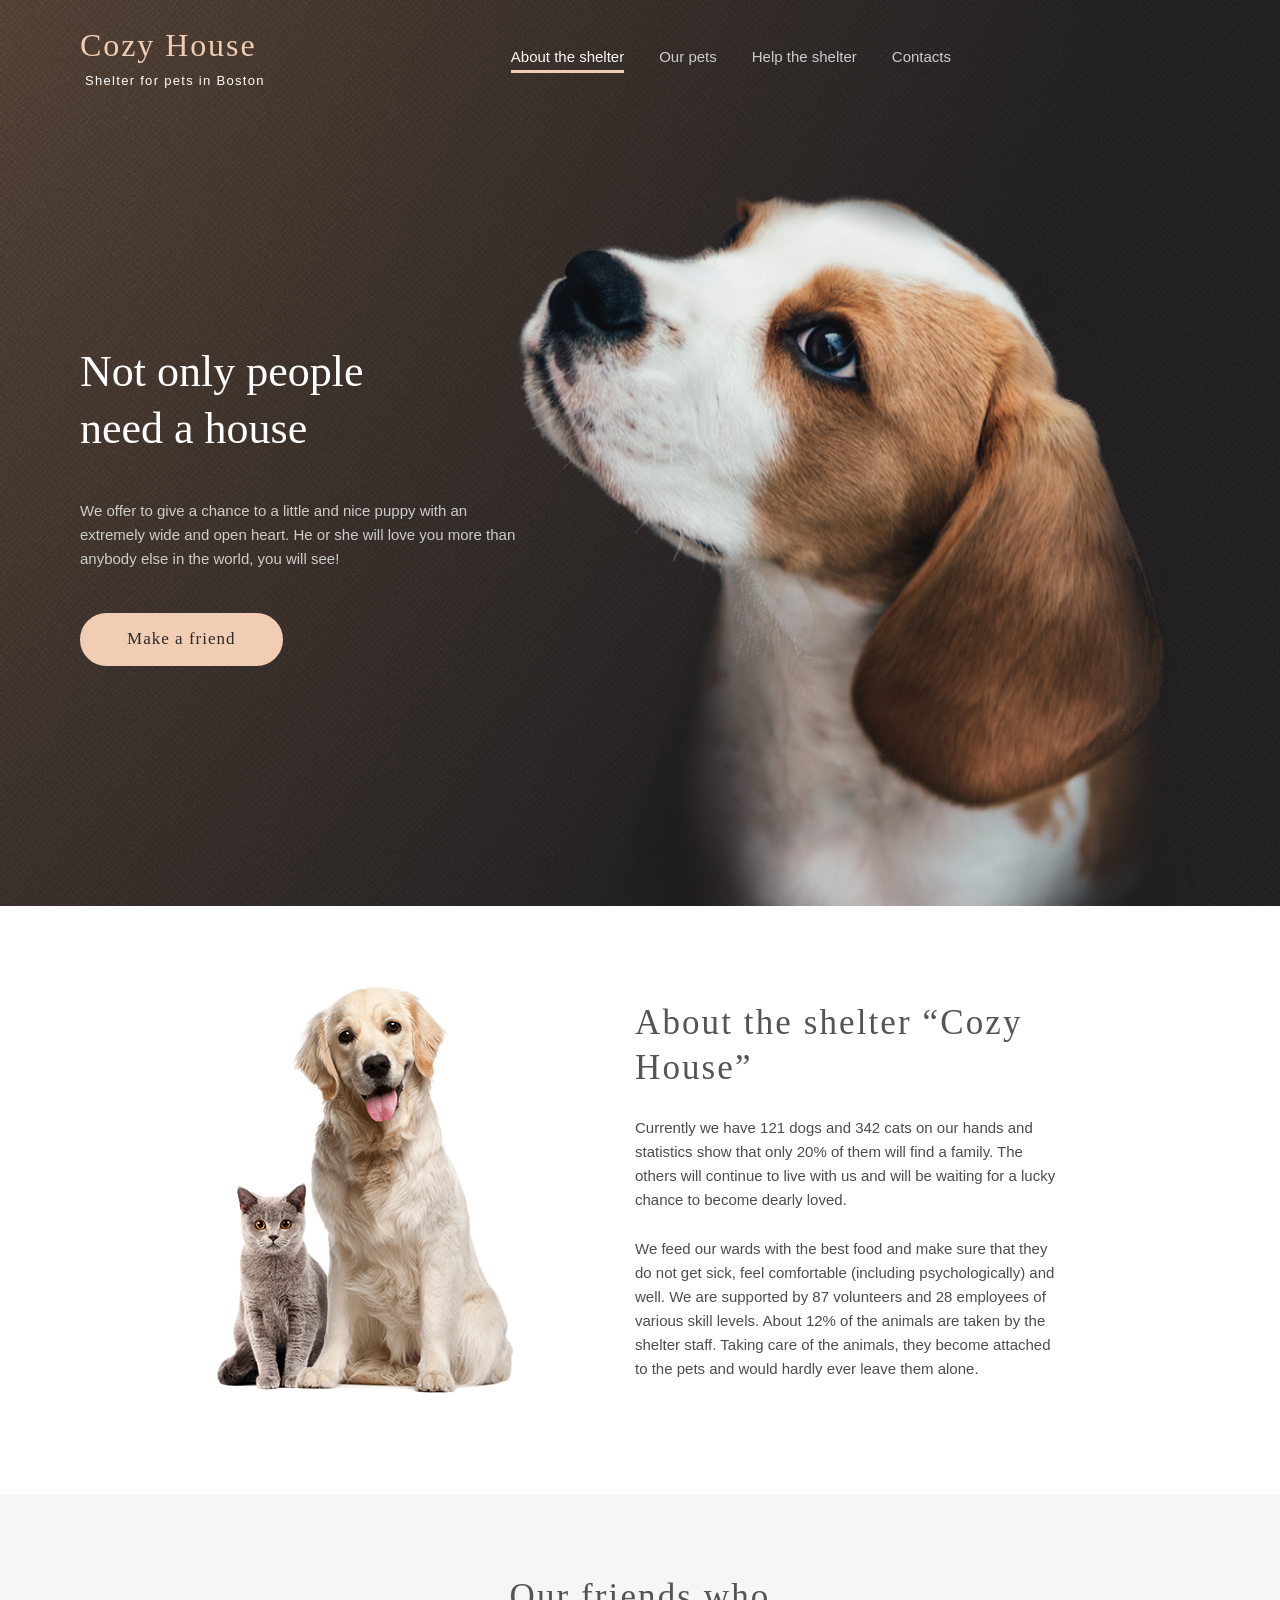
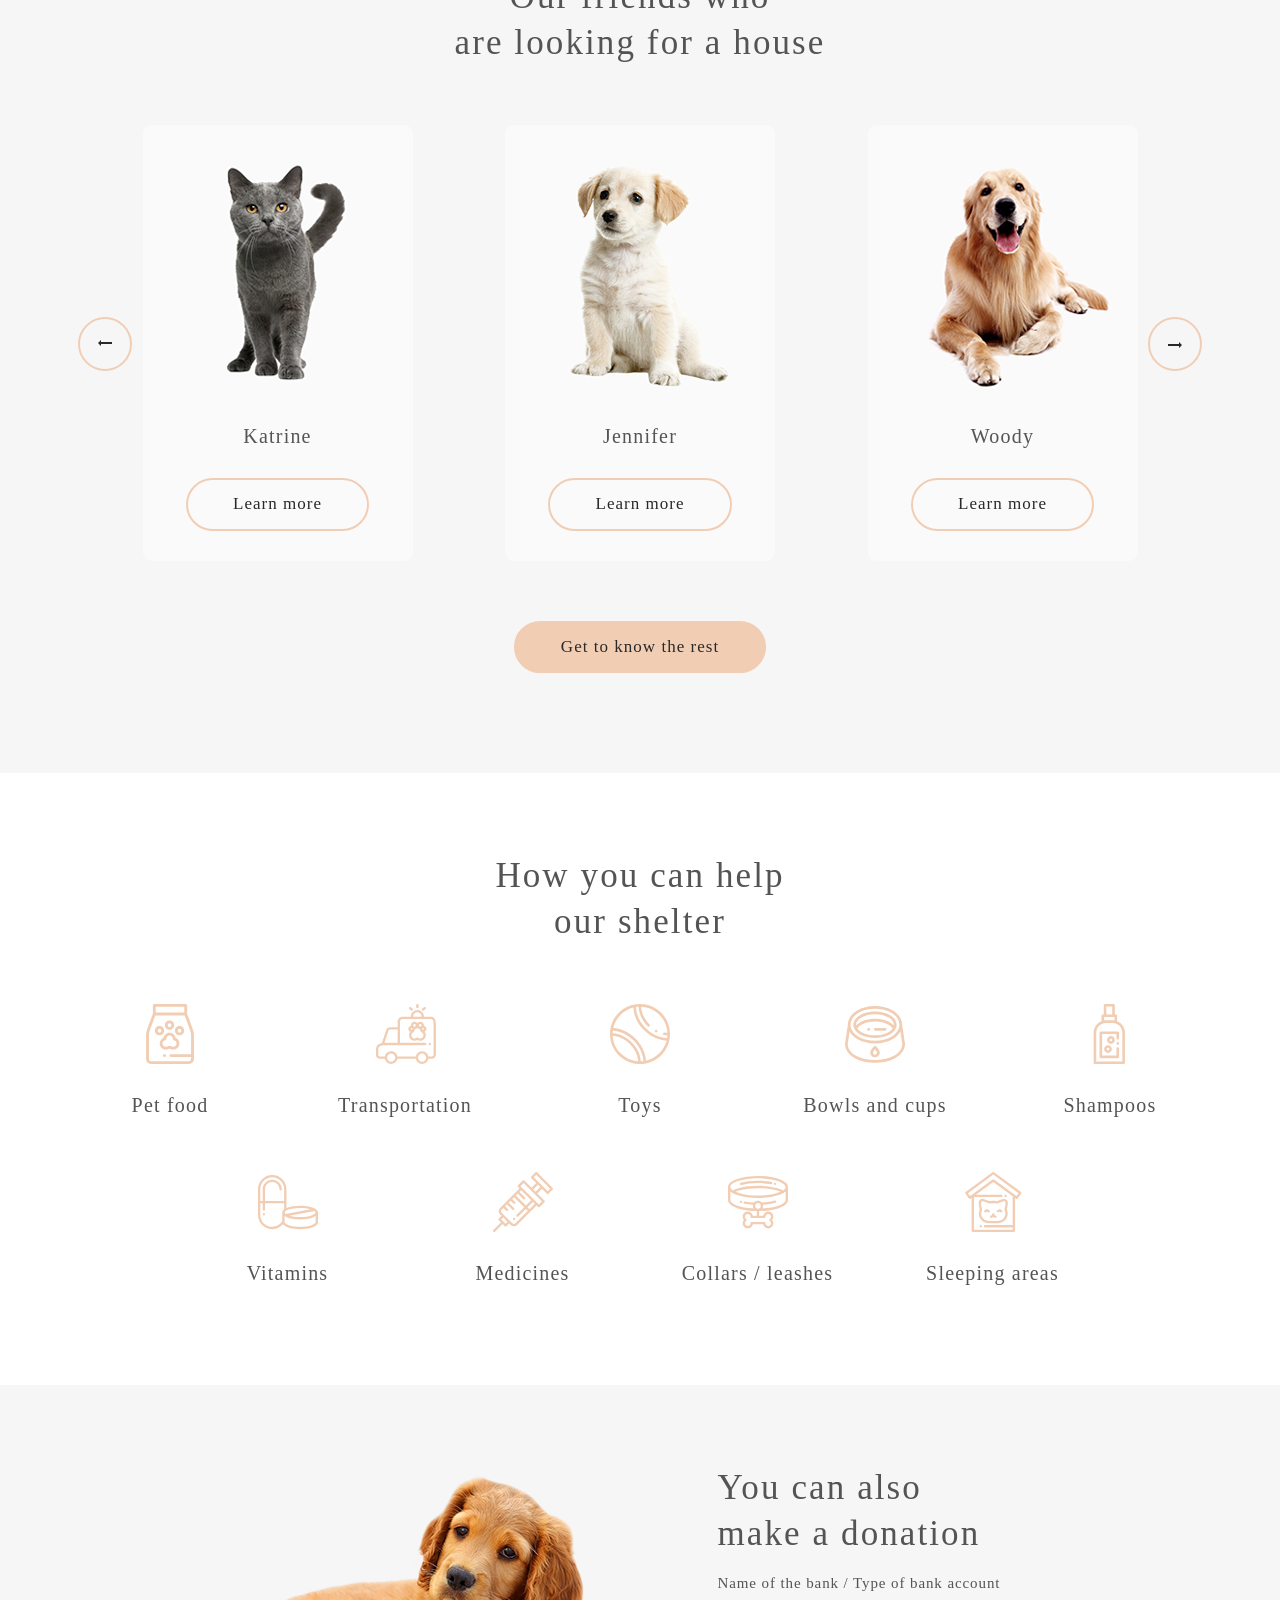
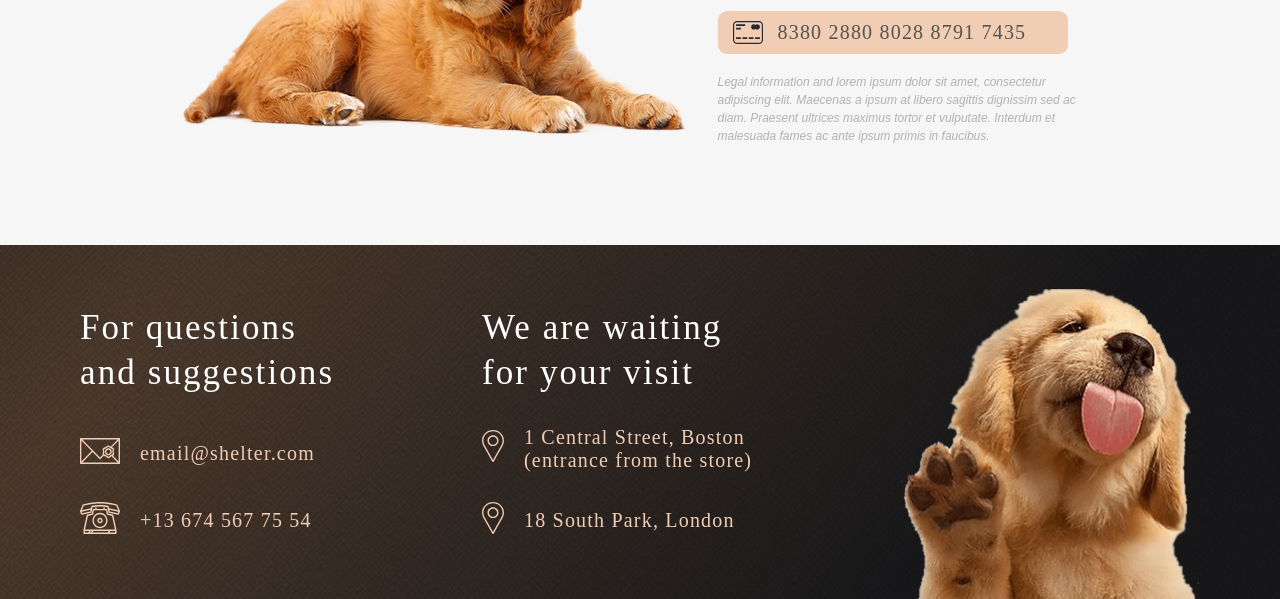
==== commit c807ac68: "feat: add MQ 768 for all pages" ====
--- a/shelter/index.html
+++ b/shelter/index.html
@@ -33,7 +33,7 @@
             <h1>Cozy House</h1>
             <span>Shelter for pets in Boston</span>
           </a>
-          <nav class="header__navifgation">
+          <nav class="header__navifgation burger">
             <ul>
               <li><a class="active" href="#">About the shelter</a></li>
               <li><a href="pets.html">Our pets</a></li>
@@ -41,6 +41,8 @@
               <li><a href="#contacts">Contacts</a></li>
             </ul>
           </nav>
+          <!-- burger -->
+           <div class="burger-line"></div>
         </div>
       </header>
     </div>
@@ -49,7 +51,7 @@
         <div class="wrapper">
           <div class="not-only__container">
             <div class="not-only__text">
-              <h2>Not only people need a house</h2>
+              <h2><span>Not only people</span> <span>need a house</span></h2>
               <p>
                 We offer to give a chance to a little and nice puppy with an
                 extremely wide and open heart. He or she will love you more than
@@ -99,7 +101,7 @@
               are looking for a house
             </h2>
             <div class="our-friends__slider">
-              <div class="cards">
+              <div class="cards main">
                 <div class="card__item">
                   <div class="card__image">
                     <img src="img/pets-katrine.png" alt="katrine cat" >
@@ -133,12 +135,12 @@
                     </div>
                   </div>
                 </div>
-              </div>
-              <div class="slider__navigation">
+              </div>             
+            </div>
+             <div class="slider__navigation">
                 <span class="prev"></span>
                 <span class="next"></span>
               </div>
-            </div>
             <div class="button-link">
               <a href="pets.html">Get to know the rest</a>
             </div>
--- a/shelter/style.css
+++ b/shelter/style.css
@@ -157,7 +157,7 @@
   display: flex;
   justify-content: space-between;
   align-items: center;
-  gap: 36px;
+  gap: 35px;
 }
 
 .header__navifgation ul li a {
@@ -213,6 +213,8 @@
   color: var(--white-color);
   letter-spacing: 0;
   width: 80%;
+  display: flex;
+  flex-direction: column;
 }
 
 .not-only p {
@@ -251,18 +253,18 @@
   justify-content: space-between;
   align-items: center;
   gap: 60px;
+  position: relative;
 }
 
 .our-friends__slider {
   width: 100%;
-  position: relative;
+  max-width: 995px;
 }
 
 .cards {
   display: flex;
-  justify-content: center;
+  justify-content: space-between;
   align-items: stretch;
-  gap: 85px;
 }
 
 .card__item {
@@ -309,7 +311,7 @@
 
 .slider__navigation {
   position: absolute;
-  top: 44%;
+  top: 49%;
   width: 100%;
 }
 
@@ -396,18 +398,12 @@
   padding-top: 60px;
 }
 
-.help__item-top,
-.help__item-bottom {
-  display: flex;
-  gap: 120px;
-}
-
 .help__item {
   display: flex;
   flex-direction: column;
   align-items: center;
   gap: 30px;
-  /* flex-basis: 166px; */
+  flex-basis: 15%;
 }
 
 /* in-addition section */
@@ -565,9 +561,13 @@
   color: #292929;
 }
 
+.pets .our-friends__slider {
+  max-width: 100%;
+}
+
 .pets .cards {
-  display: grid;
-  grid-template-columns: repeat(4, 1fr);
+  display: flex;
+  flex-wrap: wrap;
   justify-content: center;
   align-items: stretch;
   column-gap: 40px;
@@ -583,21 +583,10 @@
 /* MQ */
 
 @media (max-width: 1182px) {
-  .wrapper {
-    padding: 0 30px;
-  }
-  .header__inner {
-  padding: 30px 0;
-}
-
-.header__navifgation {
-  padding-right: 0;
-}
-
-.not-only__container {
-  flex-direction: column;
-  align-items: center;
-}
+  .not-only__container {
+    flex-direction: column;
+    align-items: center;
+  }
 
   .not-only__text {
     padding-top: 150px;
@@ -608,7 +597,7 @@
     align-items: center;
   }
 
-   .not-only__text p,
+  .not-only__text p,
   .not-only h2 {
     width: 91%;
   }
@@ -619,16 +608,24 @@
 
   .not-only__image {
     padding-right: 0;
-   align-self: center;
+    align-self: flex-end;
     max-width: 569px;
   }
-
-
-}
-
-
-
-@media (max-width: 768px) {
+}
+
+@media (max-width: 940px) {
+  .wrapper {
+    padding: 0 30px;
+  }
+
+  .header__inner {
+    padding: 30px 0;
+  }
+
+  .header__navifgation {
+    padding-right: 0;
+  }
+
   .not-only__text {
     width: 91%;
     max-width: 504px;
@@ -636,13 +633,12 @@
     align-items: center;
   }
 
- 
   .about__container {
     gap: 80px;
     flex-direction: column-reverse;
   }
 
-  .card__item:nth-child(n + 3) {
+  .main .card__item:nth-child(n + 3) {
     display: none;
   }
 
@@ -651,7 +647,6 @@
   }
 
   .cards {
-    display: flex;
     justify-content: center;
     align-items: stretch;
     gap: 40px;
@@ -684,19 +679,46 @@
     align-items: center;
     flex: 20%;
     gap: 30px;
-}
+  }
 
   .in-addition__container {
     gap: 60px;
     flex-direction: column-reverse;
   }
 
+  .footer__container {
+    padding: 0px 35px;
+  }
+
   .footer__image {
     justify-content: center;
     width: 100%;
+    padding-top: 35px;
   }
 
   .footer__item {
     padding: 30px 0;
-}
-}
+  }
+  .pets section:not(.not-only) {
+    padding-top: 78px;
+    padding-bottom: 78px;
+  }
+
+  .pets .our-friends__container {
+    gap: 28px;
+  }
+
+  .pets .card__item:nth-child(n + 7) {
+    display: none;
+  }
+
+  .card__pagination {
+    padding-top: 12px;
+  }
+}
+
+@media (max-width: 730px) {
+  .header__navifgation {
+    display: none;
+  }
+}
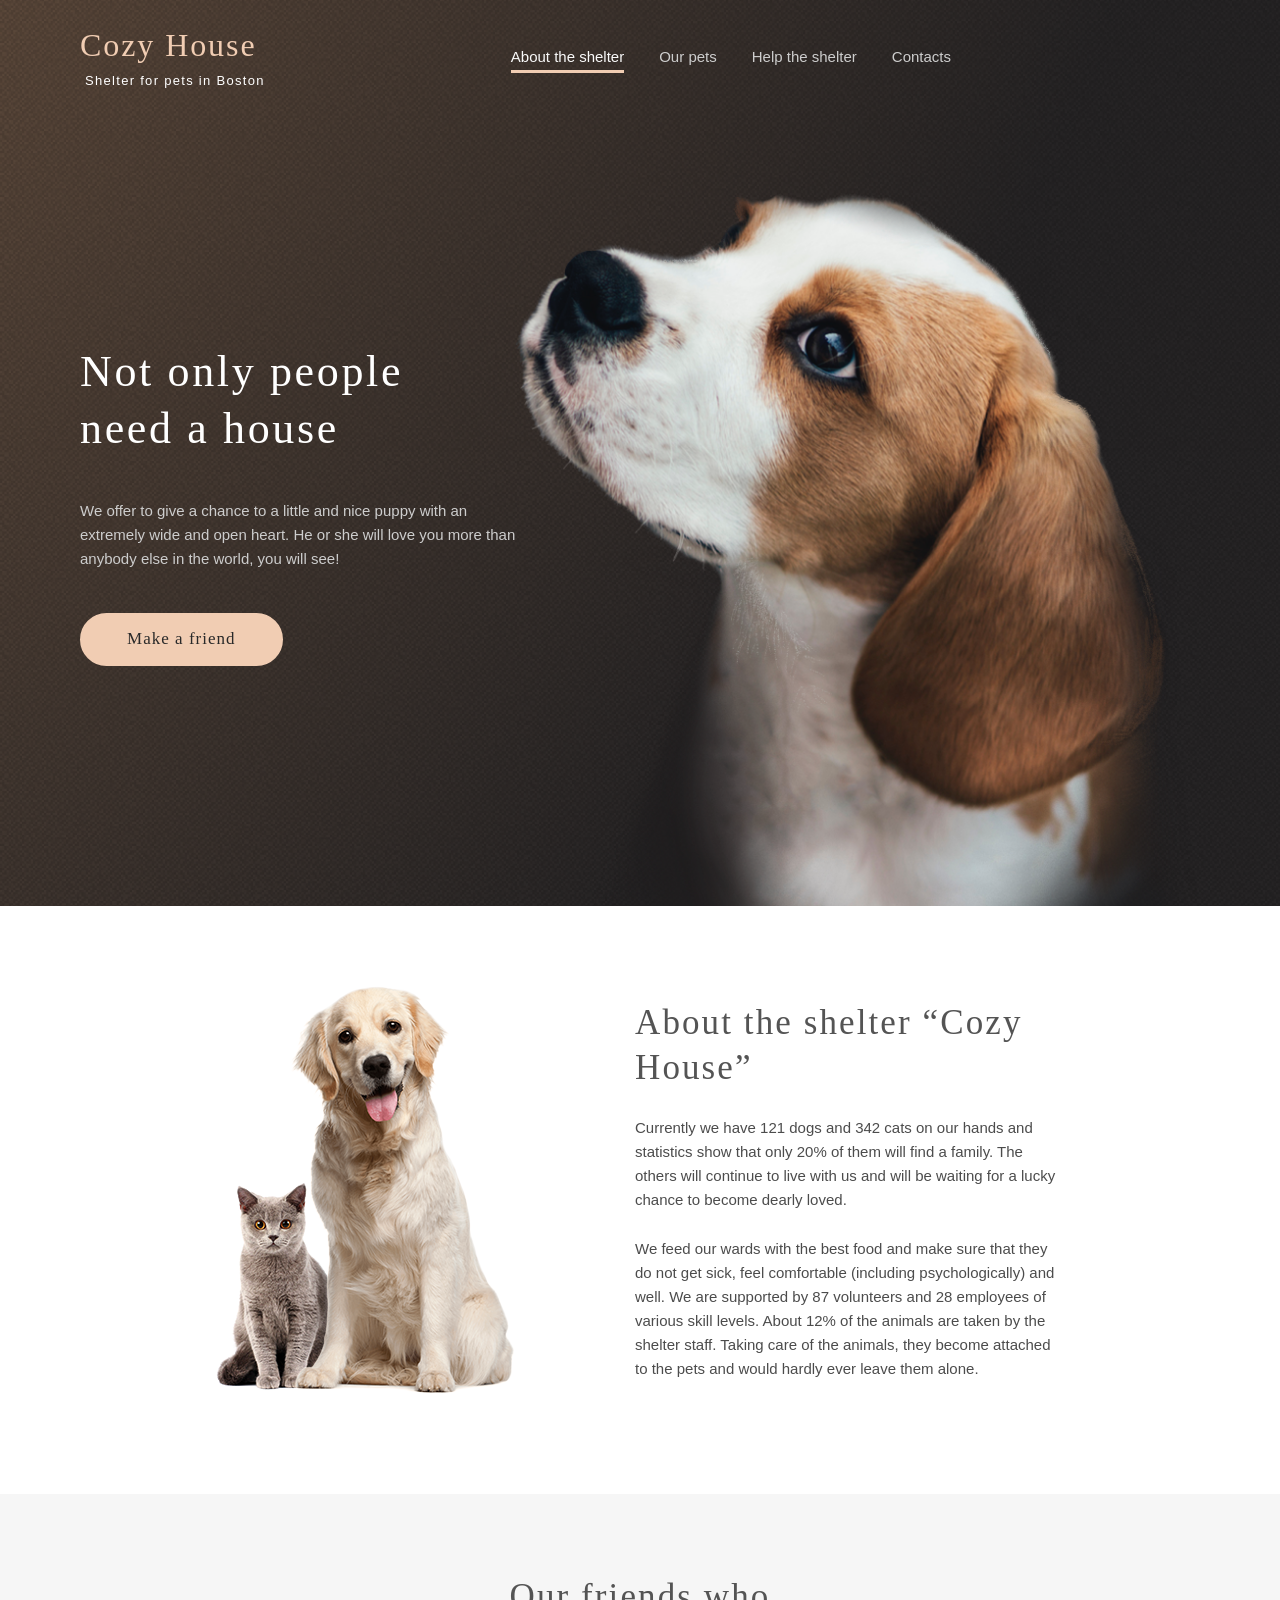
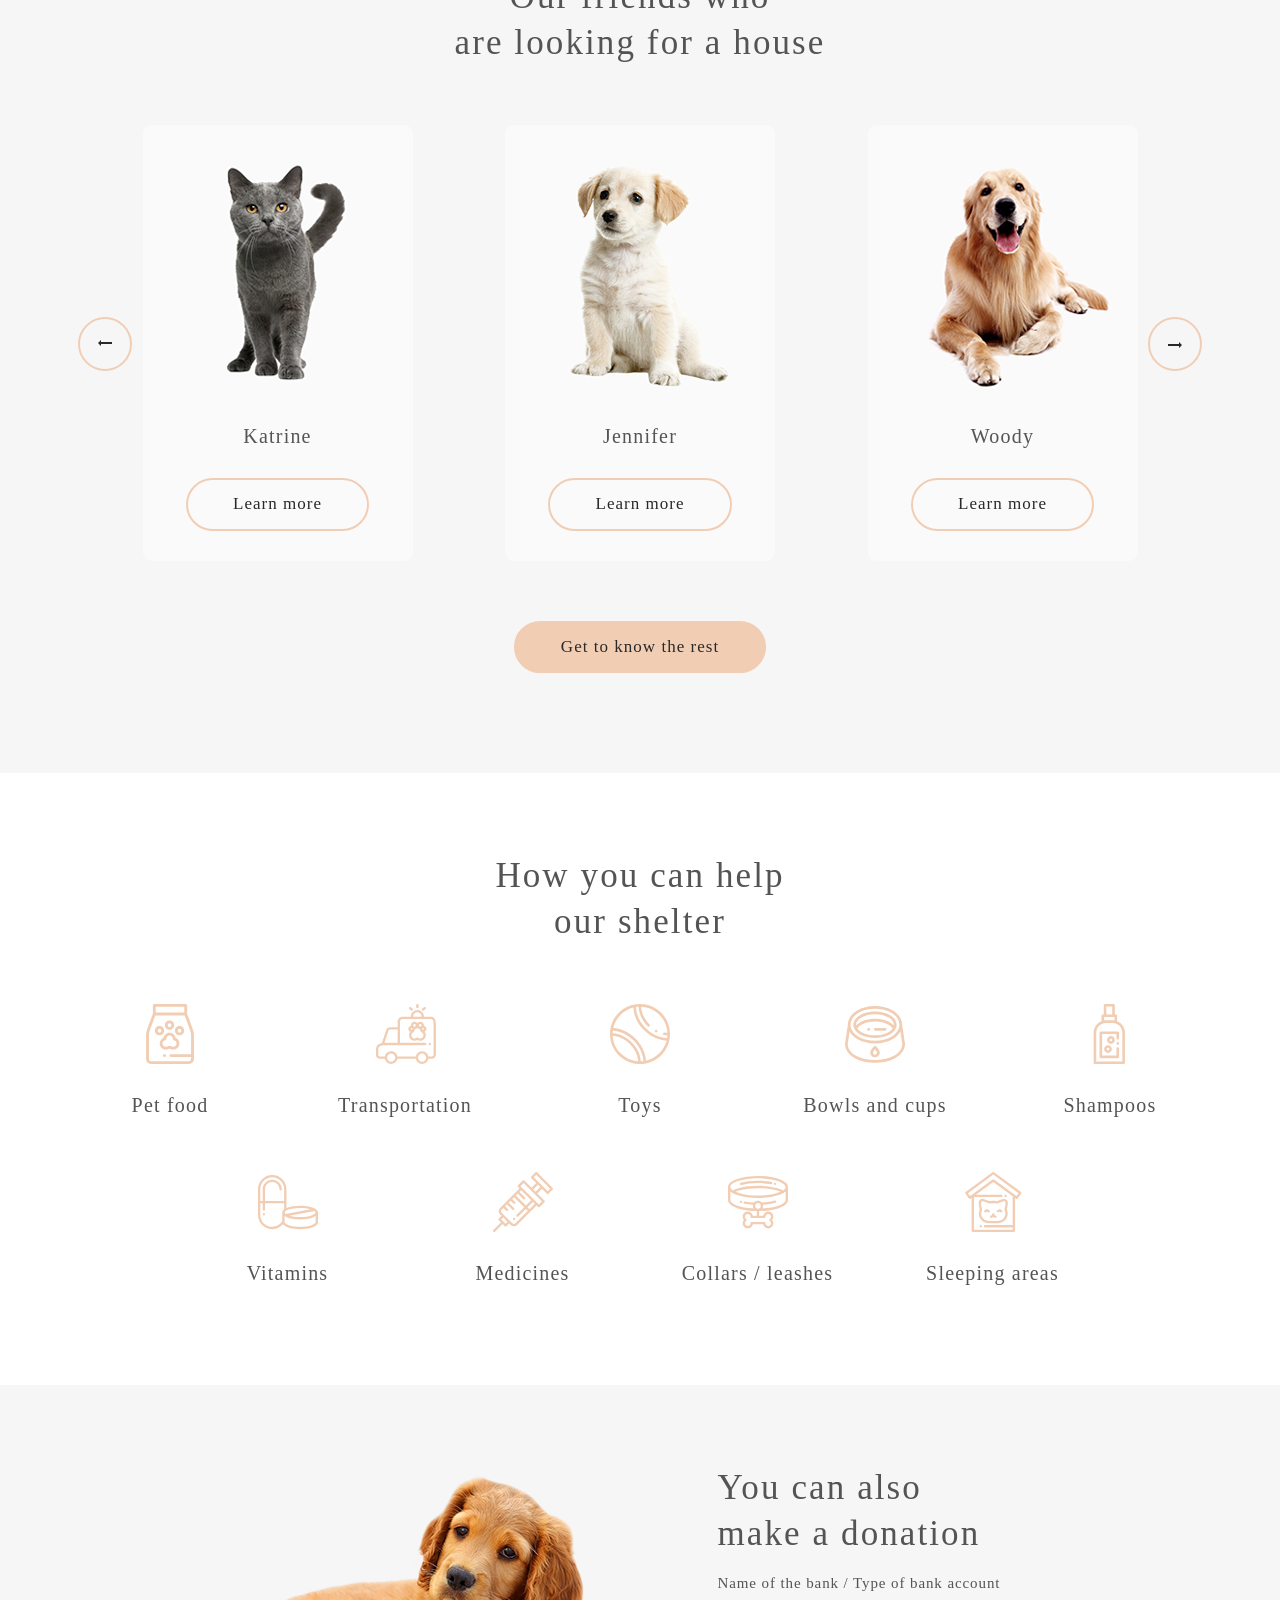
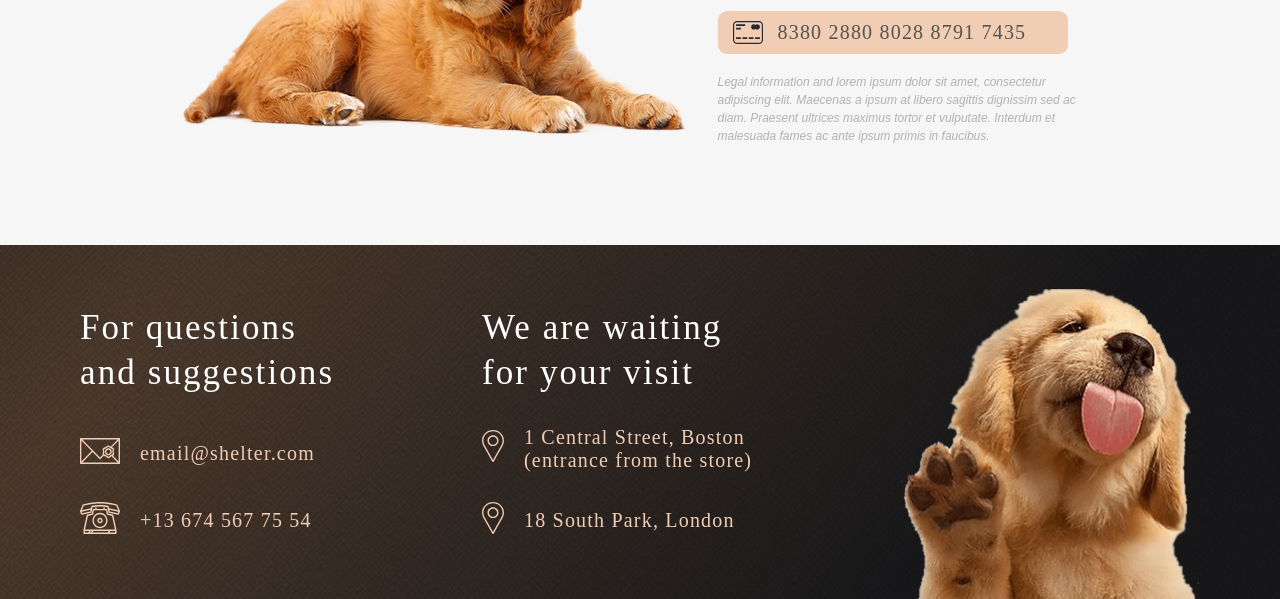
==== commit 1997ed04: "feat: add MQ  320 for all pages" ====
--- a/shelter/index.html
+++ b/shelter/index.html
@@ -33,7 +33,7 @@
             <h1>Cozy House</h1>
             <span>Shelter for pets in Boston</span>
           </a>
-          <nav class="header__navifgation burger">
+          <nav class="header__navifgation burger-menu">
             <ul>
               <li><a class="active" href="#">About the shelter</a></li>
               <li><a href="pets.html">Our pets</a></li>
@@ -42,7 +42,11 @@
             </ul>
           </nav>
           <!-- burger -->
-           <div class="burger-line"></div>
+           <div class="burger">
+              <div class="burger-line"></div>
+              <div class="burger-line"></div>
+              <div class="burger-line"></div>
+           </div>           
         </div>
       </header>
     </div>
--- a/shelter/style.css
+++ b/shelter/style.css
@@ -179,6 +179,9 @@
   color: #fafafa;
 }
 
+.burger-line {
+}
+
 /* not-only section */
 
 .not-only {
@@ -211,7 +214,7 @@
 .not-only h2 {
   font-size: 44px;
   color: var(--white-color);
-  letter-spacing: 0;
+  /* letter-spacing: 0; */
   width: 80%;
   display: flex;
   flex-direction: column;
@@ -721,4 +724,169 @@
   .header__navifgation {
     display: none;
   }
-}
+
+  .burger {
+    display: flex;
+    flex-direction: column;
+    justify-content: space-between;
+    height: 22px;
+  }
+
+  .burger-line {
+    width: 30px;
+    height: 3px;
+    background: #f1cdb3;
+  }
+
+  .pets .burger-line {
+    background: #000000;
+  }
+
+  .main .card__item:nth-child(n + 2) {
+    display: none;
+  }
+}
+
+@media (max-width: 480px) {
+  .wrapper {
+    padding: 0 20px;
+  }
+
+  main .wrapper {
+    padding: 0 25px;
+  }
+
+  main .not-only .wrapper {
+    padding: 0 10px;
+  }
+
+  section:not(.not-only) {
+    padding-top: 40px;
+    padding-bottom: 34px;
+  }
+
+  h2 {
+    font-size: 25px;
+    text-align: center;
+  }
+
+  p {
+    text-align: justify;
+  }
+
+  .not-only__text {
+    width: 100%;
+  }
+
+  .not-only__text p,
+  .not-only h2 {
+    width: 100%;
+    text-align: center;
+  }
+
+  .not-only h2 {
+    font-size: 25px;
+  }
+
+  .not-only__image {
+    max-width: 267px;
+  }
+
+  .about__container {
+    gap: 35px;
+  }
+
+  .our-friends h2 {
+    width: 110%;
+  }
+
+  .our-friends__container {
+    gap: 40px;
+  }
+
+  .slider__navigation,
+  .slider__navigation .next,
+  .slider__navigation .prev {
+    position: static;
+  }
+
+  .slider__navigation {
+    display: flex;
+    justify-content: space-around;
+  }
+
+  .card__text {
+    padding: 0 42px 10px;
+  }
+
+  section.our-friends {
+    padding-bottom: 40px;
+  }
+
+  .help__container {
+    row-gap: 25px;
+    padding-top: 40px;
+  }
+
+  .help__item h3.title {
+    font-size: 15px;
+    line-height: 110%;
+  }
+
+  .help__item .item-icon {
+    width: 50px;
+  }
+
+  .help__item {
+    gap: 20px;
+  }
+
+  .in-addition__bank-link a {
+    padding: 8px;
+  }
+
+  .in-addition__bank-link a span {
+    font-size: 15px;
+    line-height: 110%;
+  }
+
+  .in-addition__container {
+    gap: 27px;
+  }
+
+  .footer__container {
+    padding: 0px;
+  }
+
+  .pets section:not(.not-only) {
+    padding-top: 38px;
+    padding-bottom: 44px;
+  }
+
+  .pets .our-friends__container {
+    gap: 43px;
+  }
+
+  .pets .cards {
+    padding: 0;
+  }
+
+   .pets .card__item:nth-child(n + 4) {
+    display: none;
+  }
+
+  .slider__navigation span, .card__pagination li {
+    width: 48px;
+    height: 48px;
+}
+
+    .card__pagination {
+        padding-top: 0px;
+        gap: 10px;
+    }
+
+    .footer__item {
+    height: 100%;
+    width: 100%;
+}
+}
